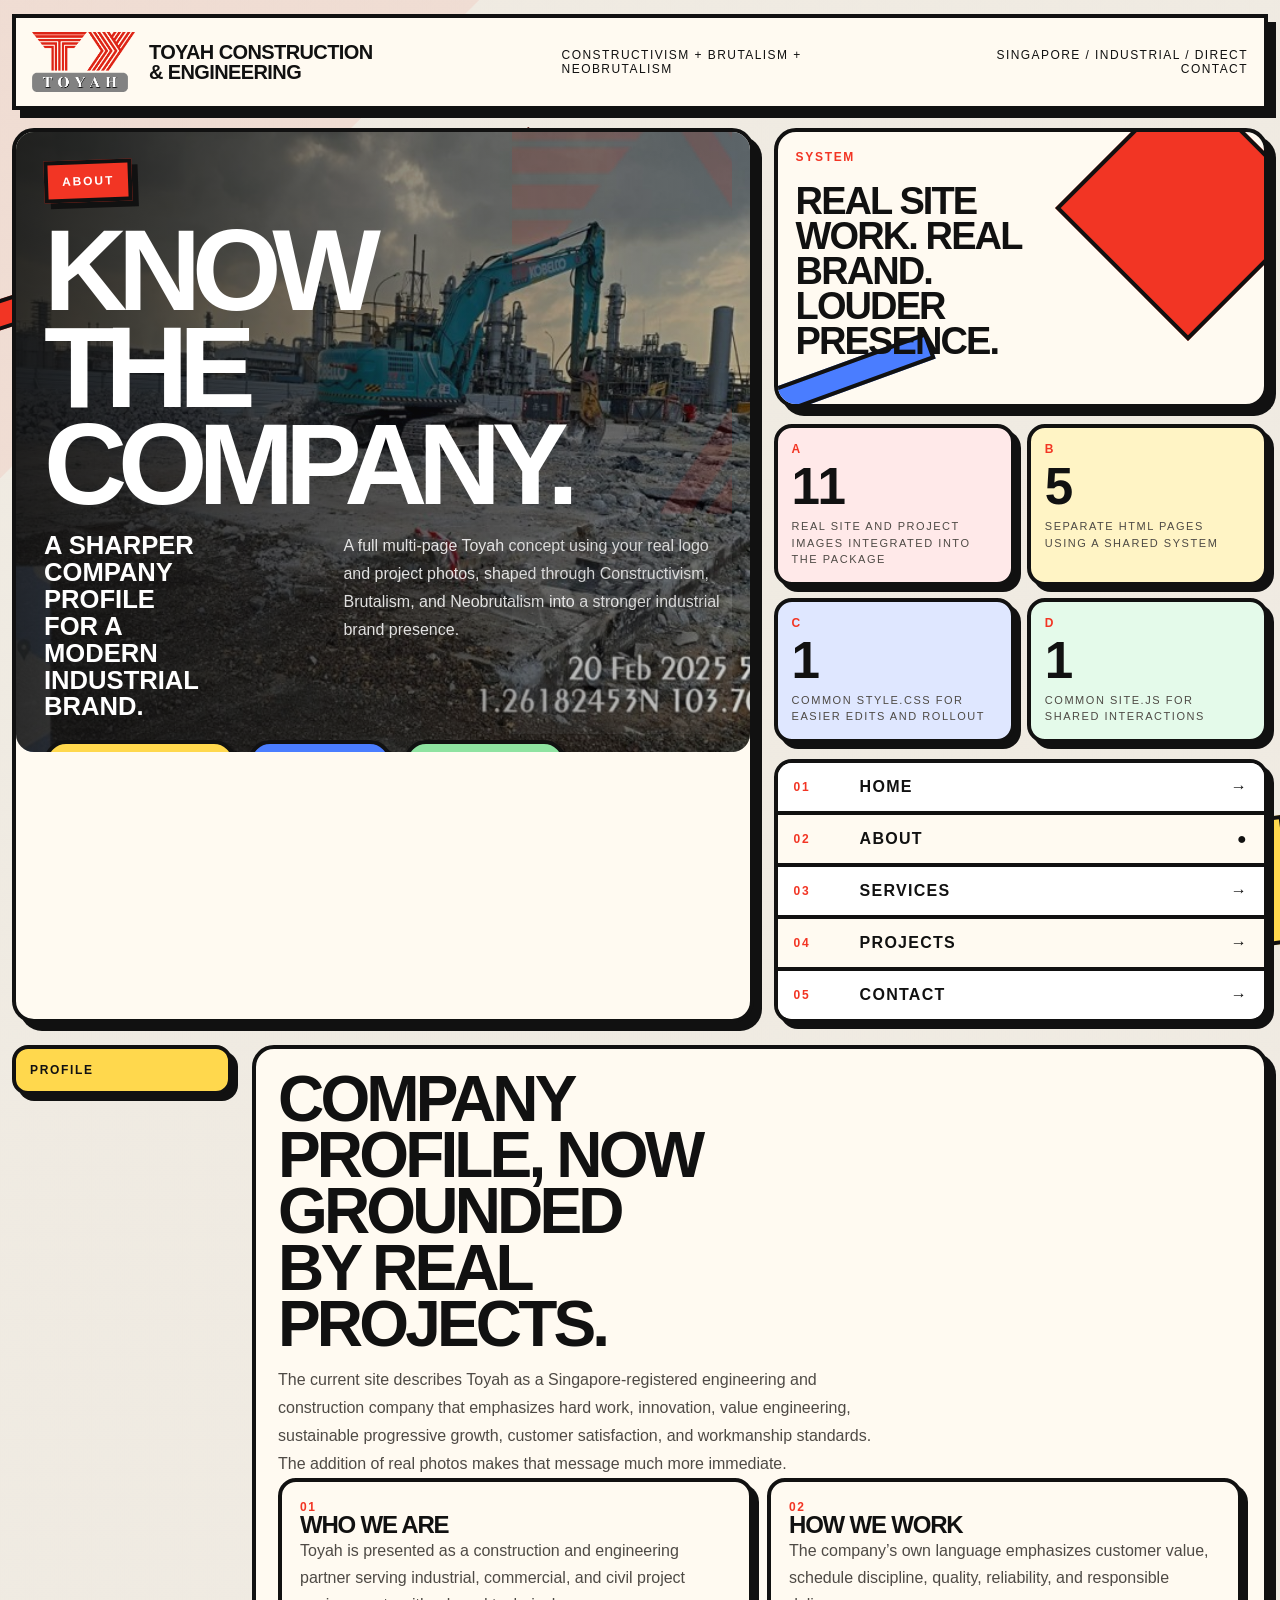
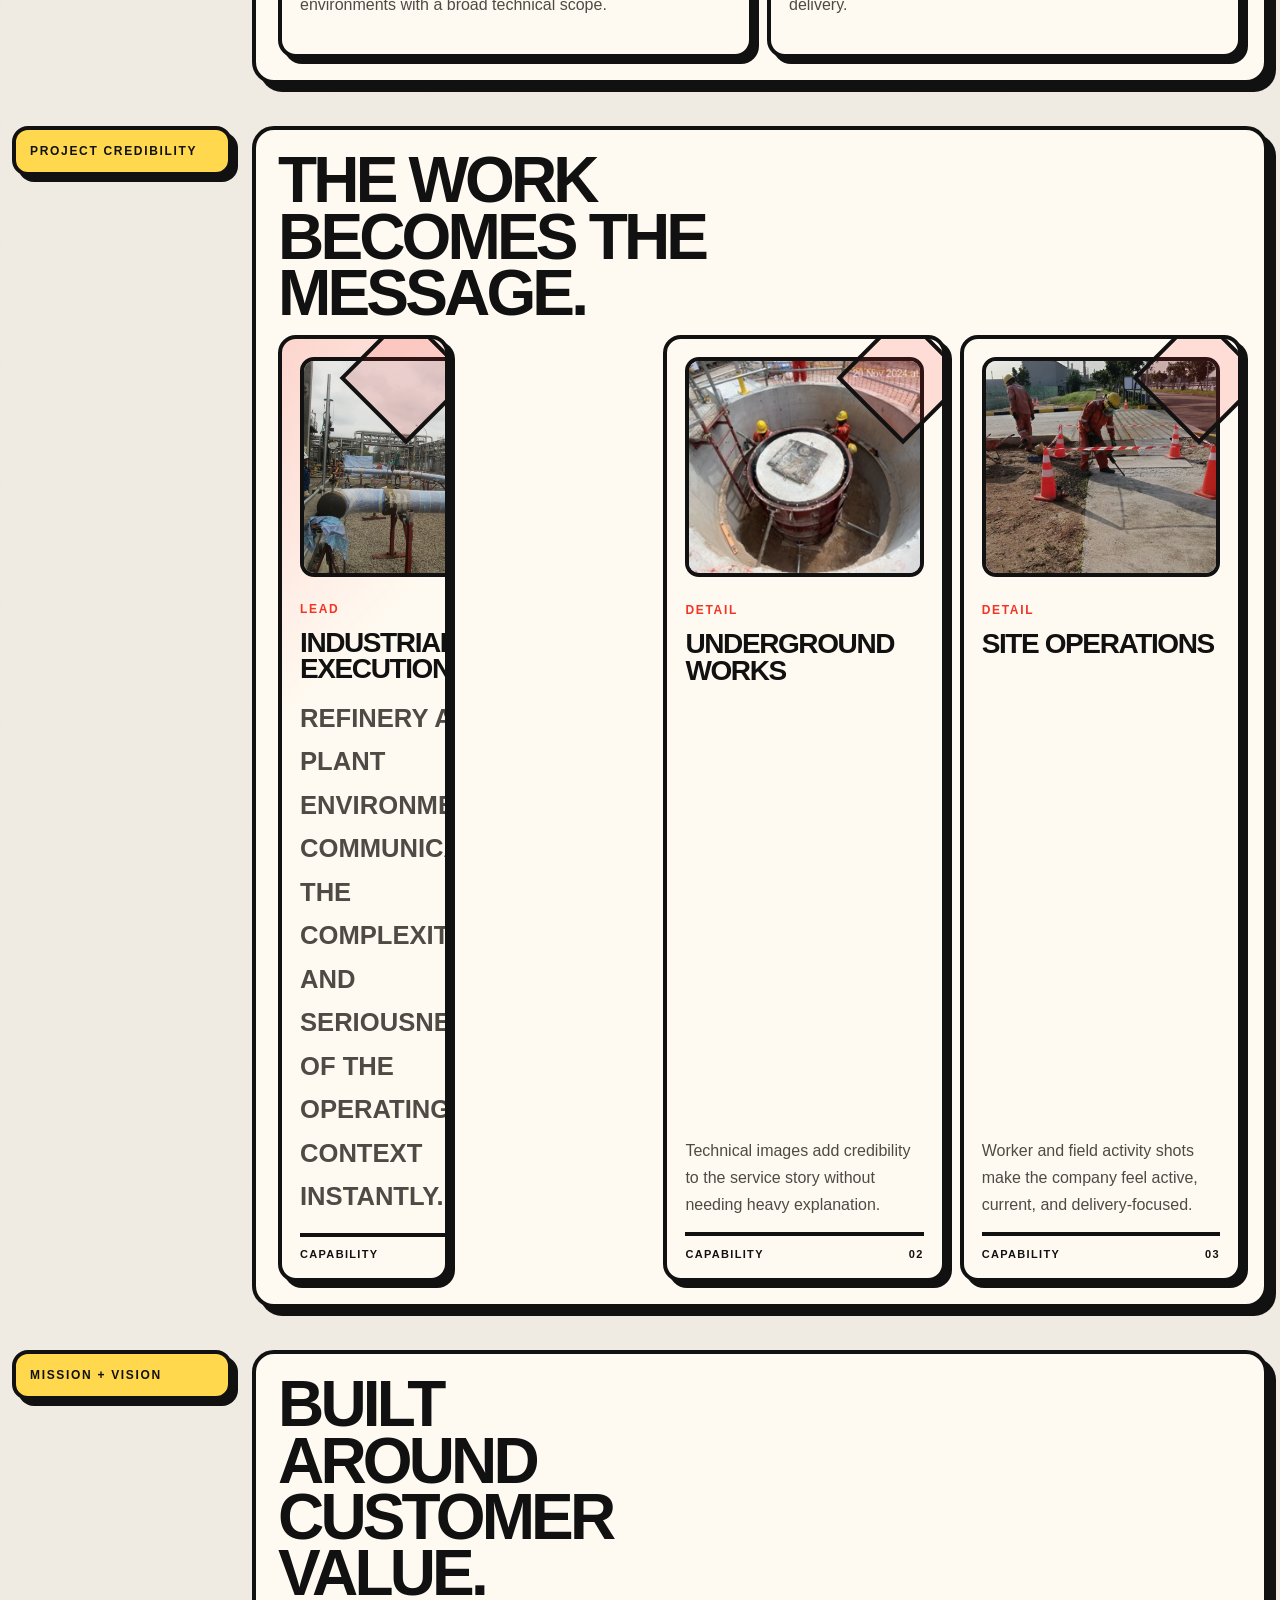
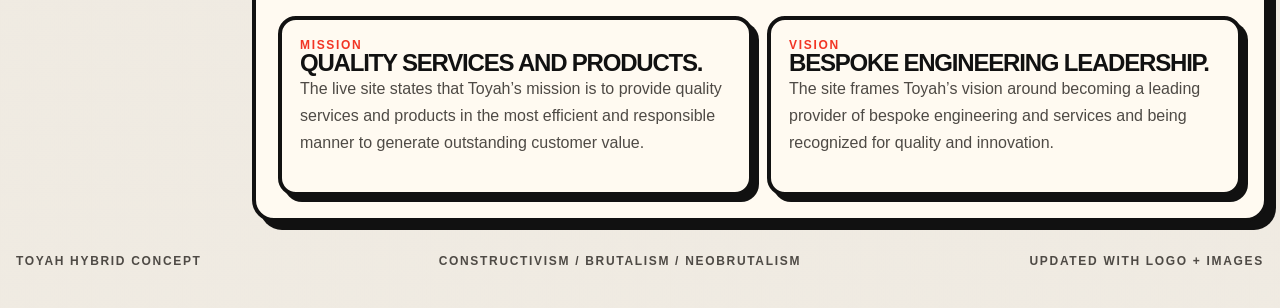
==== about.html @ 173dcc13 "Initial site upload Initial site upload" ====
<!DOCTYPE html><html lang="en"><head><meta charset="UTF-8" /><meta name="viewport" content="width=device-width, initial-scale=1.0" /><title>Toyah — About</title><link rel="stylesheet" href="assets/css/style.css" /></head><body><div class="page"><header class="topbar"><div class="brand"><img src="assets/img/logo.png" alt="Toyah logo" /><div>Toyah Construction<br>&amp; Engineering</div></div><div class="desktop-only">Constructivism + Brutalism + Neobrutalism</div><div class="desktop-only" style="text-align:right;">Singapore / Industrial / Direct contact</div><button class="mobile-menu-button" type="button" data-mobile-toggle>Menu</button></header><div class="mobile-links"><a href="index.html">Home</a>
<a href="about.html">About</a>
<a href="services.html">Services</a>
<a href="projects.html">Projects</a>
<a href="contact.html">Contact</a></div><main class="site-layout"><section class="hero"><div class="panel hero-main"><div class="hero-visual"><img src="assets/img/hero.jpg" alt="Toyah project site hero image" /><div class="hero-overlay"><div class="eyebrow">About</div><h1>Know the company.</h1><div class="hero-grid"><div class="lead">A sharper company profile for a modern industrial brand.</div><p class="copy">A full multi-page Toyah concept using your real logo and project photos, shaped through Constructivism, Brutalism, and Neobrutalism into a stronger industrial brand presence.</p></div><div class="hero-badges"><span class="badge yellow">Real project images</span><span class="badge blue">Hard shadows</span><span class="badge green">Logo integrated</span><span class="badge">Industrial identity</span></div><div class="hero-actions"><a class="btn primary" href="services.html">Explore Services</a><a class="btn" href="projects.html">View Projects</a><a class="btn red" href="contact.html">Contact Now</a></div><img class="hero-watermark" src="assets/img/logo.png" alt="" /></div></div></div><aside class="hero-side"><div class="panel poster-card"><div class="no">System</div><div class="poster-text">Real site work. Real brand. Louder presence.</div></div><div class="stats-grid"><div class="stat red"><div class="no">A</div><div class="stat-value">11</div><div class="stat-copy">Real site and project images integrated into the package</div></div><div class="stat yellow"><div class="no">B</div><div class="stat-value">5</div><div class="stat-copy">Separate HTML pages using a shared system</div></div><div class="stat blue"><div class="no">C</div><div class="stat-value">1</div><div class="stat-copy">Common style.css for easier edits and rollout</div></div><div class="stat green"><div class="no">D</div><div class="stat-value">1</div><div class="stat-copy">Common site.js for shared interactions</div></div></div><nav class="nav-list"><a href="index.html"><span class="no">01</span><span>Home</span><span>→</span></a>
<a href="about.html"><span class="no">02</span><span>About</span><span>●</span></a>
<a href="services.html"><span class="no">03</span><span>Services</span><span>→</span></a>
<a href="projects.html"><span class="no">04</span><span>Projects</span><span>→</span></a>
<a href="contact.html"><span class="no">05</span><span>Contact</span><span>→</span></a></nav></aside></section><section class="block"><div class="block-label">Profile</div><div class="panel block-main"><h2 class="section-title">Company profile, now grounded by real projects.</h2><p class="section-intro">The current site describes Toyah as a Singapore-registered engineering and construction company that emphasizes hard work, innovation, value engineering, sustainable progressive growth, customer satisfaction, and workmanship standards. The addition of real photos makes that message much more immediate.</p><div class="content-grid-2"><div class="mini-card"><div class="no">01</div><h3>Who we are</h3><p>Toyah is presented as a construction and engineering partner serving industrial, commercial, and civil project environments with a broad technical scope.</p></div><div class="mini-card"><div class="no">02</div><h3>How we work</h3><p>The company’s own language emphasizes customer value, schedule discipline, quality, reliability, and responsible delivery.</p></div></div></div></section>
<section class="block"><div class="block-label">Project credibility</div><div class="panel block-main"><h2 class="section-title">The work becomes the message.</h2><div class="projects-grid"><article class="project lead"><img class="project-image" src="assets/img/projects/project-industrial-2.jpg" alt="Industrial piping and facility works" /><div class="no">Lead</div><h3>Industrial execution</h3><p>Refinery and plant environments communicate the complexity and seriousness of the operating context instantly.</p><div class="card-footer"><span>Capability</span><span>01</span></div></article><article class="project"><img class="project-image" src="assets/img/gallery/gallery-4.jpg" alt="Circular chamber construction detail" /><div class="no">Detail</div><h3>Underground works</h3><p>Technical images add credibility to the service story without needing heavy explanation.</p><div class="card-footer"><span>Capability</span><span>02</span></div></article><article class="project"><img class="project-image" src="assets/img/gallery/gallery-6.jpg" alt="Site finishing work detail" /><div class="no">Detail</div><h3>Site operations</h3><p>Worker and field activity shots make the company feel active, current, and delivery-focused.</p><div class="card-footer"><span>Capability</span><span>03</span></div></article></div></div></section>
<section class="block"><div class="block-label">Mission + vision</div><div class="panel block-main"><h2 class="section-title">Built around customer value.</h2><div class="content-grid-2"><div class="timeline-card"><div class="no">Mission</div><h3>Quality services and products.</h3><p>The live site states that Toyah’s mission is to provide quality services and products in the most efficient and responsible manner to generate outstanding customer value.</p></div><div class="timeline-card"><div class="no">Vision</div><h3>Bespoke engineering leadership.</h3><p>The site frames Toyah’s vision around becoming a leading provider of bespoke engineering and services and being recognized for quality and innovation.</p></div></div></div></section></main><footer class="footer"><div>Toyah hybrid concept</div><div>Constructivism / Brutalism / Neobrutalism</div><div style="text-align:right;">Updated with logo + images</div></footer></div><script src="assets/js/site.js"></script></body></html>
---- assets/css/style.css ----
:root{
  --bg:#f4efe6;--paper:#fffaf1;--ink:#111111;--muted:#4e4a45;--red:#f23524;--yellow:#ffd84d;--blue:#4a7dff;--green:#8ee3a1;
  --line:#111111;--radius:22px;--shadow:8px 8px 0 #111111;--container:min(1480px, calc(100% - 24px));--gap:20px;
}
*{box-sizing:border-box}html{scroll-behavior:smooth}
body{margin:0;font-family:Arial,Helvetica,sans-serif;color:var(--ink);background:linear-gradient(135deg,rgba(242,53,36,.08) 0 10%,transparent 10% 100%),linear-gradient(0deg,rgba(17,17,17,.02),rgba(17,17,17,.02)),var(--bg);-webkit-font-smoothing:antialiased}
a{color:inherit;text-decoration:none}img{max-width:100%;display:block}.page{width:var(--container);margin:0 auto;padding:14px 0 40px}
.topbar{display:grid;grid-template-columns:1.3fr .9fr .8fr;gap:var(--gap);border:4px solid var(--line);background:var(--paper);box-shadow:var(--shadow);padding:14px 16px;text-transform:uppercase;letter-spacing:.12em;font-size:12px;margin-bottom:18px;align-items:center}
.brand{display:flex;align-items:center;gap:14px;font-size:20px;font-weight:900;line-height:1;letter-spacing:-.03em}.brand img{height:60px;width:auto}.site-layout{display:grid;gap:22px}
.hero{display:grid;grid-template-columns:1.2fr .8fr;gap:var(--gap);min-height:88vh;position:relative}.hero::before{content:"";position:absolute;left:-4%;top:10%;width:46%;height:22px;background:var(--red);transform:rotate(-18deg);z-index:0;border:4px solid var(--line)}.hero::after{content:"";position:absolute;right:-2%;bottom:6%;width:30%;height:120px;background:var(--yellow);transform:rotate(-8deg);z-index:0;border:4px solid var(--line)}
.panel,.card,.service,.project,.quote,.contact-card,.contact-meta,.nav-list,.stats-grid,.client,.gallery-item{position:relative;z-index:1}
.panel{background:var(--paper);border:4px solid var(--line);box-shadow:var(--shadow);border-radius:var(--radius)}
.hero-main{padding:0;display:grid;grid-template-rows:auto 1fr}.hero-visual{min-height:620px;position:relative;border-radius:18px;overflow:hidden}
.hero-visual img{width:100%;height:100%;object-fit:cover;display:block;filter:contrast(1.03) saturate(1.03)}
.hero-overlay{position:absolute;inset:0;background:linear-gradient(90deg,rgba(17,17,17,.85) 0%,rgba(17,17,17,.55) 42%,rgba(17,17,17,.18) 100%);color:#fff;padding:28px;display:grid;grid-template-rows:auto auto auto 1fr auto;gap:20px}
.hero-watermark{position:absolute;right:18px;bottom:18px;opacity:.12;max-width:220px}
.eyebrow{display:inline-block;width:fit-content;padding:10px 14px;background:var(--red);color:#fff;border:4px solid var(--line);box-shadow:6px 6px 0 #111111;text-transform:uppercase;letter-spacing:.16em;font-weight:900;font-size:12px;transform:rotate(-2deg)}
h1{margin:0;font-size:clamp(54px, 9vw, 132px);line-height:.84;letter-spacing:-.08em;text-transform:uppercase;font-weight:900;max-width:8ch}
.hero-grid{display:grid;grid-template-columns:.85fr 1.15fr;gap:var(--gap);align-items:start}.lead{font-size:clamp(20px,2vw,30px);line-height:1.05;text-transform:uppercase;font-weight:900;max-width:12ch}.copy,.section-intro,.body-copy{margin:0;font-size:16px;line-height:1.75;color:var(--muted);max-width:68ch}.hero .copy{color:rgba(255,255,255,.86)}
.hero-badges,.hero-actions,.button-row{display:flex;flex-wrap:wrap;gap:12px}
.badge{display:inline-flex;align-items:center;min-height:44px;padding:0 14px;border:4px solid var(--line);border-radius:999px;background:#fff;box-shadow:5px 5px 0 #111111;text-transform:uppercase;letter-spacing:.12em;font-size:11px;font-weight:900}.badge.yellow{background:var(--yellow)} .badge.blue{background:var(--blue);color:#fff} .badge.green{background:var(--green)}
.btn{display:inline-flex;align-items:center;justify-content:center;min-height:54px;padding:0 18px;border:4px solid var(--line);border-radius:16px;box-shadow:6px 6px 0 #111111;font-size:12px;font-weight:900;text-transform:uppercase;letter-spacing:.14em;transition:transform .15s ease, box-shadow .15s ease;background:#fff}
.btn:hover{transform:translate(3px,3px);box-shadow:3px 3px 0 #111111}.btn.primary{background:var(--ink);color:#fff}.btn.red{background:var(--red);color:#fff}.btn.yellow{background:var(--yellow)}.btn.blue{background:var(--blue);color:#fff}
.hero-side{display:grid;gap:16px}.poster-card{min-height:280px;padding:18px;overflow:hidden}.poster-card::before{content:"";position:absolute;right:-18px;top:-18px;width:180px;height:180px;background:var(--red);border:4px solid var(--line);transform:rotate(45deg)}.poster-card::after{content:"";position:absolute;left:-10px;bottom:16px;width:160px;height:20px;background:var(--blue);border:4px solid var(--line);transform:rotate(-20deg)}
.small-label,.no,.block-label{text-transform:uppercase;letter-spacing:.14em;font-size:12px;font-weight:900;position:relative;z-index:1}.small-label{color:var(--muted)} .no{color:var(--red)}
.poster-text{position:relative;z-index:1;margin-top:20px;max-width:12ch;font-size:38px;line-height:.92;text-transform:uppercase;letter-spacing:-.05em;font-weight:900}
.stats-grid{display:grid;grid-template-columns:repeat(2,1fr);gap:12px}.stat{padding:14px;min-height:122px;background:var(--paper);border:4px solid var(--line);border-radius:18px;box-shadow:6px 6px 0 #111111}.stat.red{background:#ffe9e9}.stat.yellow{background:#fff4c5}.stat.blue{background:#dfe7ff}.stat.green{background:#e4faea}.stat-value{font-size:clamp(28px,4vw,52px);line-height:.9;letter-spacing:-.05em;text-transform:uppercase;font-weight:900;margin:8px 0}.stat-copy{font-size:11px;line-height:1.5;text-transform:uppercase;letter-spacing:.14em;color:var(--muted)}
.nav-list{background:var(--paper);border:4px solid var(--line);border-radius:18px;box-shadow:6px 6px 0 #111111;overflow:hidden}.nav-list a{display:grid;grid-template-columns:54px 1fr auto;gap:12px;align-items:center;padding:15px 16px;border-bottom:4px solid var(--line);text-transform:uppercase;font-weight:900;letter-spacing:.08em;background:#fff}.nav-list a:nth-child(2n){background:#fffaf1}.nav-list a:last-child{border-bottom:0}.nav-list a:hover{background:#ffe9e9}
section.block{display:grid;grid-template-columns:220px 1fr;gap:var(--gap);margin-bottom:20px}.block-label{padding:14px;height:fit-content;background:var(--yellow);border:4px solid var(--line);box-shadow:6px 6px 0 #111111;border-radius:16px;position:sticky;top:14px}.block-main{padding:22px;overflow:hidden}
.section-title{margin:0 0 14px;font-size:clamp(34px,5vw,76px);line-height:.88;letter-spacing:-.06em;text-transform:uppercase;font-weight:900;max-width:12ch}
.content-grid-2,.contact-grid,.services-grid,.projects-grid,.quotes-grid,.client-grid,.team-grid,.gallery-grid{display:grid;gap:14px}.content-grid-2{grid-template-columns:1fr 1fr}.services-grid{grid-template-columns:repeat(3,1fr)}.projects-grid{grid-template-columns:1.25fr .95fr .95fr}.quotes-grid{grid-template-columns:repeat(2,1fr)}.client-grid{grid-template-columns:repeat(4,1fr)}.contact-grid{grid-template-columns:1.1fr .9fr}.team-grid{grid-template-columns:repeat(3,1fr)}.gallery-grid{grid-template-columns:repeat(3,1fr)}
.service,.project,.quote,.client,.contact-card,.contact-meta,.mini-card,.timeline-card,.team-card,.gallery-item{background:var(--paper);border:4px solid var(--line);box-shadow:6px 6px 0 #111111;border-radius:18px;padding:18px;overflow:hidden;position:relative}
.service,.project,.quote,.team-card{min-height:250px;display:grid;grid-template-rows:auto auto 1fr auto;gap:14px}.mini-card,.timeline-card{min-height:180px}.service:nth-child(2){background:#fff4c5}.service:nth-child(3){background:#dfe7ff}.service:nth-child(4){background:#e4faea}.service:nth-child(5){background:#ffe9e9}
.service::before,.project::before,.quote::before,.team-card::before{content:"";position:absolute;right:-8px;top:-8px;width:86px;height:86px;border:4px solid var(--line);background:rgba(239,43,45,.14);transform:rotate(45deg)}.project.lead{background:linear-gradient(135deg,rgba(239,43,45,.18),transparent 35%),var(--paper)}
.service h3,.project h3,.quote h3,.contact-card h3,.mini-card h3,.timeline-card h3,.team-card h3{margin:0;font-size:28px;line-height:.95;text-transform:uppercase;letter-spacing:-.05em;font-weight:900;position:relative;z-index:1}.team-card h3,.mini-card h3,.timeline-card h3{font-size:24px}
.service p,.project p,.quote p,.contact-card p,.contact-meta p,.mini-card p,.timeline-card p,.team-card p{margin:0;color:var(--muted);line-height:1.7;position:relative;z-index:1}
.card-footer{border-top:4px solid var(--line);padding-top:12px;display:flex;justify-content:space-between;align-items:center;text-transform:uppercase;letter-spacing:.12em;font-size:11px;font-weight:900;position:relative;z-index:1}
.quote-mark{font-size:82px;line-height:.8;color:var(--red);margin:0;font-weight:900;position:relative;z-index:1}
.client{min-height:120px;display:flex;align-items:center;justify-content:center;text-align:center;background:#fff}.client span{position:relative;z-index:1;font-size:13px;text-transform:uppercase;letter-spacing:.16em;font-weight:900}.client img{max-height:50px;width:auto}
.project-image,.gallery-item img{width:100%;height:220px;object-fit:cover;border:4px solid var(--line);border-radius:14px;margin-bottom:12px;background:#ddd}
.gallery-item{padding:10px}.gallery-item.tall img{height:360px}.gallery-item.wide{grid-column:span 2}.gallery-item.wide img{height:260px}
.contact-card,.contact-meta{min-height:300px}.meta-row{border-top:4px solid var(--line);padding-top:12px}.list{margin:0;padding-left:18px;color:var(--muted);line-height:1.8}
.footer{display:grid;grid-template-columns:1fr 1fr 1fr;gap:var(--gap);padding:12px 4px 0;text-transform:uppercase;letter-spacing:.14em;font-size:12px;font-weight:900;color:var(--muted)}
.mobile-menu-button{display:none}.mobile-links{display:none}
@media (max-width:1160px){.hero,.hero-grid,section.block,.services-grid,.projects-grid,.quotes-grid,.client-grid,.contact-grid,.content-grid-2,.team-grid,.gallery-grid,.topbar,.footer{grid-template-columns:1fr}.block-label{position:static}.gallery-item.wide{grid-column:auto}}
@media (max-width:760px){.page{width:min(1480px, calc(100% - 16px))}h1{font-size:clamp(52px, 17vw, 100px)}.section-title{max-width:none}.stats-grid{grid-template-columns:1fr}.nav-list a{grid-template-columns:46px 1fr auto}.topbar .desktop-only{display:none}.mobile-menu-button{display:inline-flex;align-items:center;justify-content:center;min-height:50px;padding:0 16px;border:4px solid var(--line);background:var(--yellow);box-shadow:6px 6px 0 #111111;border-radius:14px;text-transform:uppercase;font-weight:900;letter-spacing:.12em;font-size:12px;cursor:pointer}.mobile-links{display:none;margin-top:12px;gap:10px}.mobile-links.open{display:grid}.mobile-links a{padding:12px 14px;background:#fff;border:4px solid var(--line);box-shadow:6px 6px 0 #111111;border-radius:14px;text-transform:uppercase;font-size:12px;font-weight:900}.hero-visual{min-height:540px}}
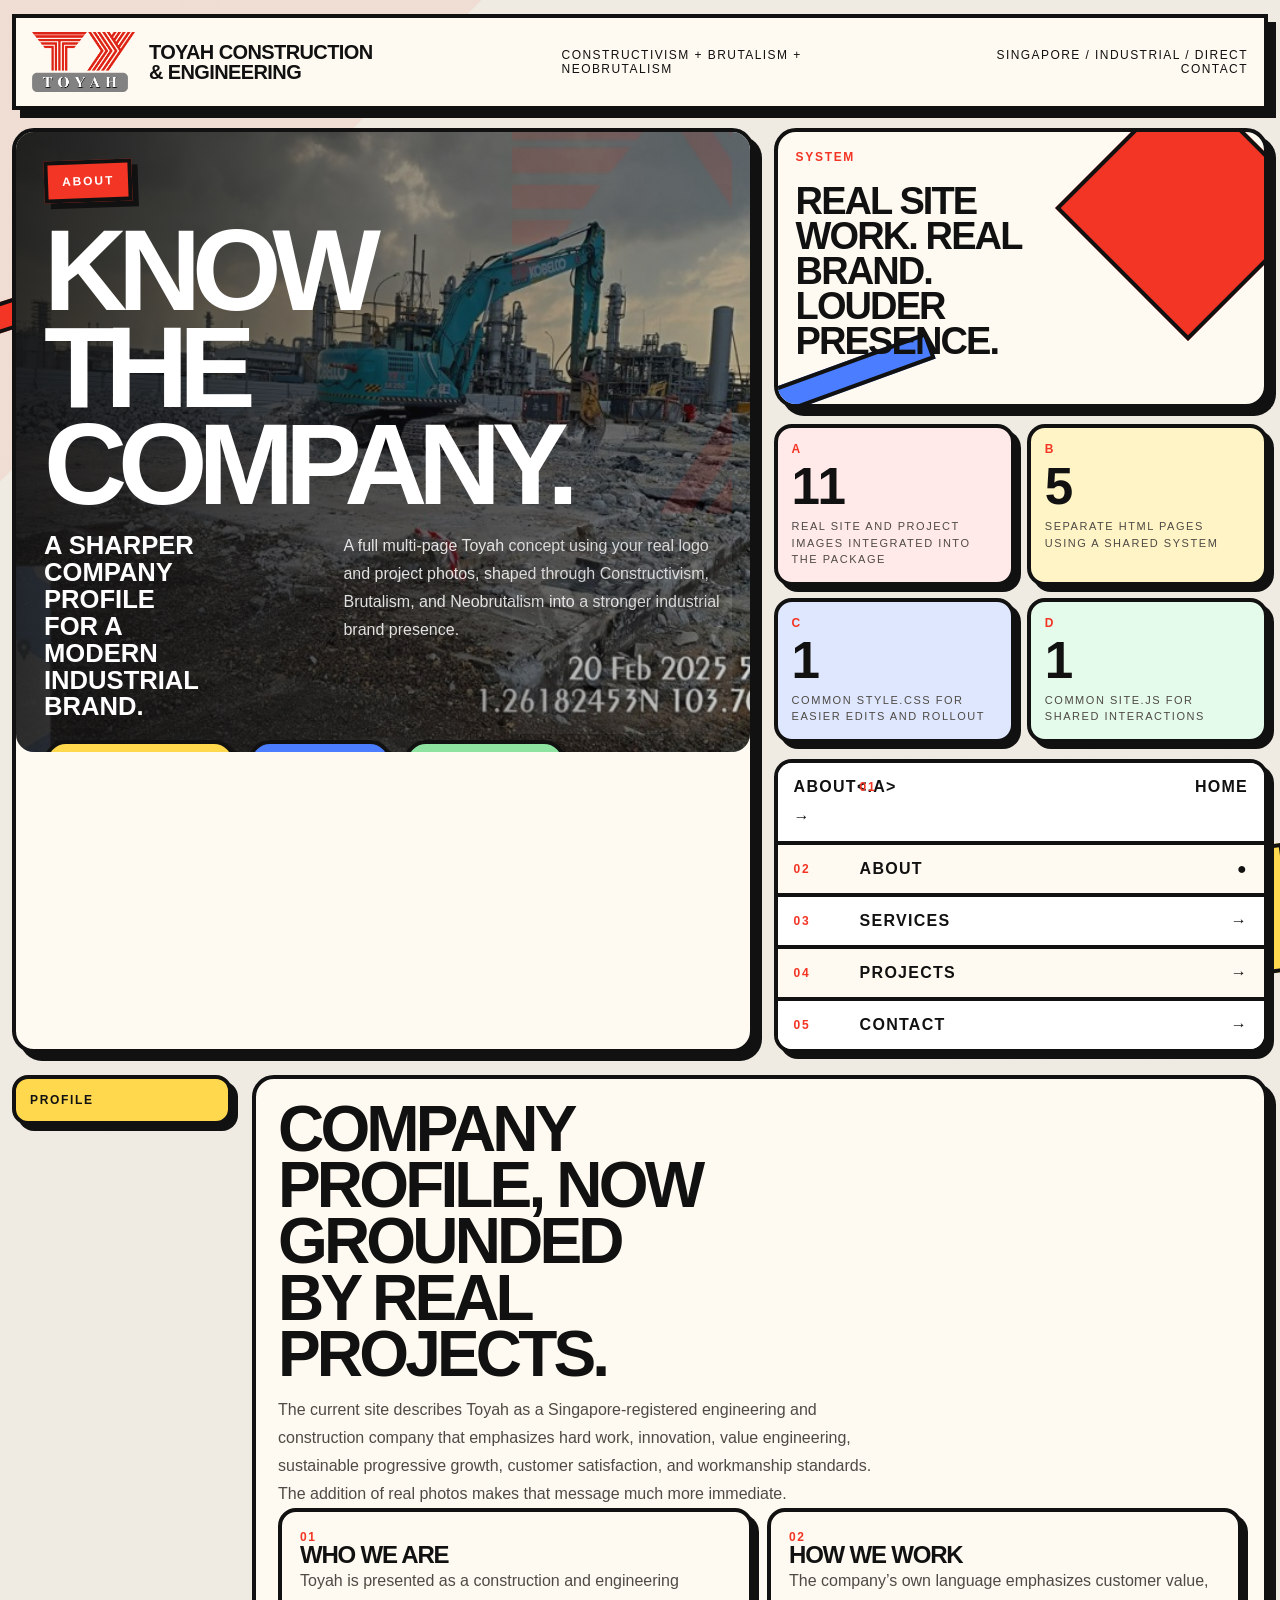
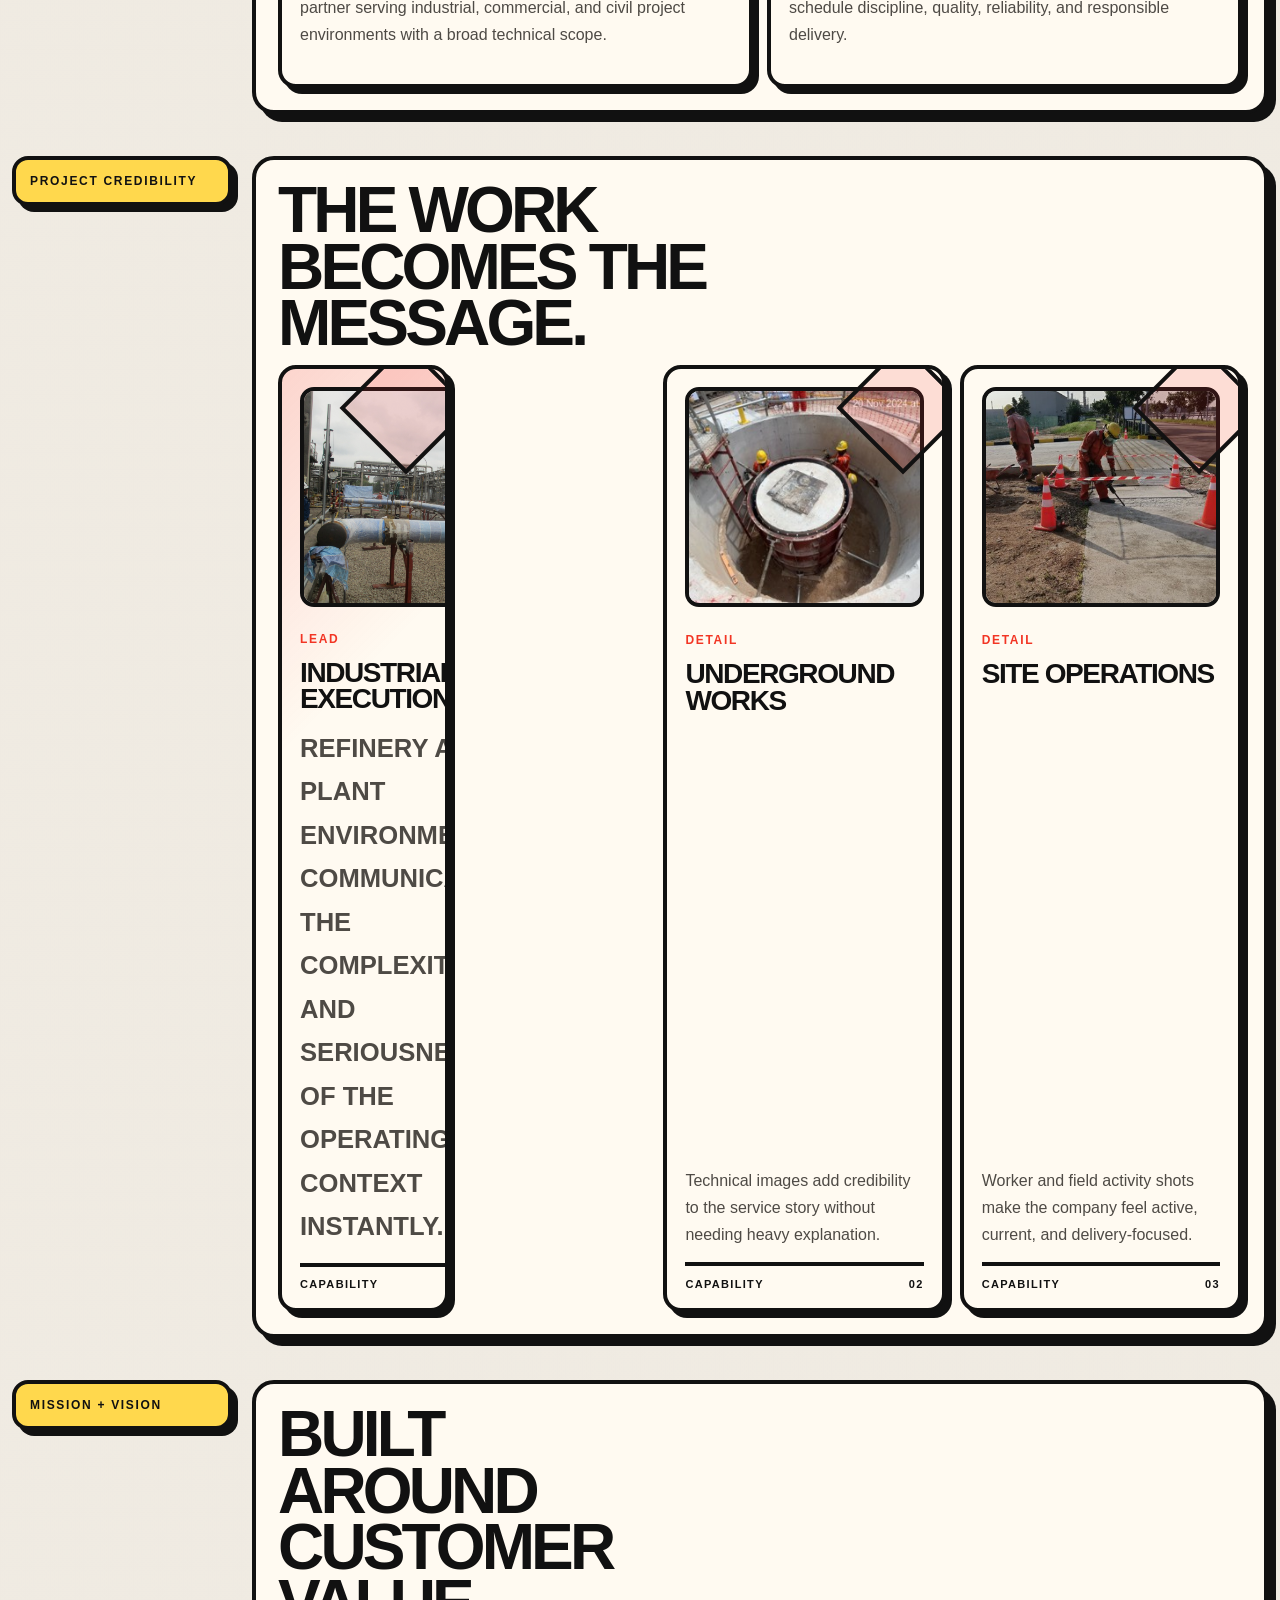
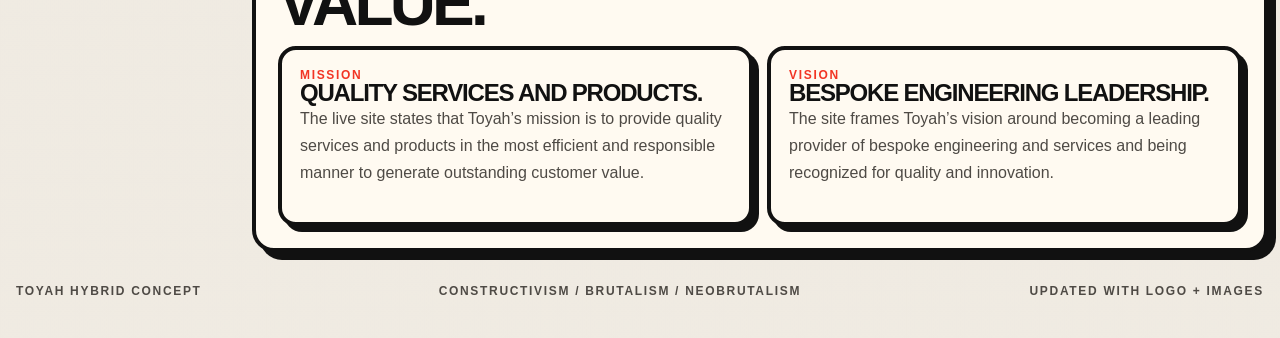
==== commit 91f4cd48: "Update about.html updated the below code <a href="about.html">About</a>" ====
--- a/about.html
+++ b/about.html
@@ -2,10 +2,10 @@
 <a href="about.html">About</a>
 <a href="services.html">Services</a>
 <a href="projects.html">Projects</a>
-<a href="contact.html">Contact</a></div><main class="site-layout"><section class="hero"><div class="panel hero-main"><div class="hero-visual"><img src="assets/img/hero.jpg" alt="Toyah project site hero image" /><div class="hero-overlay"><div class="eyebrow">About</div><h1>Know the company.</h1><div class="hero-grid"><div class="lead">A sharper company profile for a modern industrial brand.</div><p class="copy">A full multi-page Toyah concept using your real logo and project photos, shaped through Constructivism, Brutalism, and Neobrutalism into a stronger industrial brand presence.</p></div><div class="hero-badges"><span class="badge yellow">Real project images</span><span class="badge blue">Hard shadows</span><span class="badge green">Logo integrated</span><span class="badge">Industrial identity</span></div><div class="hero-actions"><a class="btn primary" href="services.html">Explore Services</a><a class="btn" href="projects.html">View Projects</a><a class="btn red" href="contact.html">Contact Now</a></div><img class="hero-watermark" src="assets/img/logo.png" alt="" /></div></div></div><aside class="hero-side"><div class="panel poster-card"><div class="no">System</div><div class="poster-text">Real site work. Real brand. Louder presence.</div></div><div class="stats-grid"><div class="stat red"><div class="no">A</div><div class="stat-value">11</div><div class="stat-copy">Real site and project images integrated into the package</div></div><div class="stat yellow"><div class="no">B</div><div class="stat-value">5</div><div class="stat-copy">Separate HTML pages using a shared system</div></div><div class="stat blue"><div class="no">C</div><div class="stat-value">1</div><div class="stat-copy">Common style.css for easier edits and rollout</div></div><div class="stat green"><div class="no">D</div><div class="stat-value">1</div><div class="stat-copy">Common site.js for shared interactions</div></div></div><nav class="nav-list"><a href="index.html"><span class="no">01</span><span>Home</span><span>→</span></a>
+<a href="contact.html">Contact</a></div><main class="site-layout"><section class="hero"><div class="panel hero-main"><div class="hero-visual"><img src="assets/img/hero.jpg" alt="Toyah project site hero image" /><div class="hero-overlay"><div class="eyebrow">About</div><h1>Know the company.</h1><div class="hero-grid"><div class="lead">A sharper company profile for a modern industrial brand.</div><p class="copy">A full multi-page Toyah concept using your real logo and project photos, shaped through Constructivism, Brutalism, and Neobrutalism into a stronger industrial brand presence.</p></div><div class="hero-badges"><span class="badge yellow">Real project images</span><span class="badge blue">Hard shadows</span><span class="badge green">Logo integrated</span><span class="badge">Industrial identity</span></div><div class="hero-actions"><a class="btn primary" href="services.html">Explore Services</a><a class="btn" href="projects.html">View Projects</a><a class="btn red" href="contact.html">Contact Now</a></div><img class="hero-watermark" src="assets/img/logo.png" alt="" /></div></div></div><aside class="hero-side"><div class="panel poster-card"><div class="no">System</div><div class="poster-text">Real site work. Real brand. Louder presence.</div></div><div class="stats-grid"><div class="stat red"><div class="no">A</div><div class="stat-value">11</div><div class="stat-copy">Real site and project images integrated into the package</div></div><div class="stat yellow"><div class="no">B</div><div class="stat-value">5</div><div class="stat-copy">Separate HTML pages using a shared system</div></div><div class="stat blue"><div class="no">C</div><div class="stat-value">1</div><div class="stat-copy">Common style.css for easier edits and rollout</div></div><div class="stat green"><div class="no">D</div><div class="stat-value">1</div><div class="stat-copy">Common site.js for shared interactions</div></div></div><nav class="nav-list"><a href="about.html">About<.a><span class="no">01</span><span>Home</span><span>→</span></a>
 <a href="about.html"><span class="no">02</span><span>About</span><span>●</span></a>
 <a href="services.html"><span class="no">03</span><span>Services</span><span>→</span></a>
 <a href="projects.html"><span class="no">04</span><span>Projects</span><span>→</span></a>
 <a href="contact.html"><span class="no">05</span><span>Contact</span><span>→</span></a></nav></aside></section><section class="block"><div class="block-label">Profile</div><div class="panel block-main"><h2 class="section-title">Company profile, now grounded by real projects.</h2><p class="section-intro">The current site describes Toyah as a Singapore-registered engineering and construction company that emphasizes hard work, innovation, value engineering, sustainable progressive growth, customer satisfaction, and workmanship standards. The addition of real photos makes that message much more immediate.</p><div class="content-grid-2"><div class="mini-card"><div class="no">01</div><h3>Who we are</h3><p>Toyah is presented as a construction and engineering partner serving industrial, commercial, and civil project environments with a broad technical scope.</p></div><div class="mini-card"><div class="no">02</div><h3>How we work</h3><p>The company’s own language emphasizes customer value, schedule discipline, quality, reliability, and responsible delivery.</p></div></div></div></section>
 <section class="block"><div class="block-label">Project credibility</div><div class="panel block-main"><h2 class="section-title">The work becomes the message.</h2><div class="projects-grid"><article class="project lead"><img class="project-image" src="assets/img/projects/project-industrial-2.jpg" alt="Industrial piping and facility works" /><div class="no">Lead</div><h3>Industrial execution</h3><p>Refinery and plant environments communicate the complexity and seriousness of the operating context instantly.</p><div class="card-footer"><span>Capability</span><span>01</span></div></article><article class="project"><img class="project-image" src="assets/img/gallery/gallery-4.jpg" alt="Circular chamber construction detail" /><div class="no">Detail</div><h3>Underground works</h3><p>Technical images add credibility to the service story without needing heavy explanation.</p><div class="card-footer"><span>Capability</span><span>02</span></div></article><article class="project"><img class="project-image" src="assets/img/gallery/gallery-6.jpg" alt="Site finishing work detail" /><div class="no">Detail</div><h3>Site operations</h3><p>Worker and field activity shots make the company feel active, current, and delivery-focused.</p><div class="card-footer"><span>Capability</span><span>03</span></div></article></div></div></section>
-<section class="block"><div class="block-label">Mission + vision</div><div class="panel block-main"><h2 class="section-title">Built around customer value.</h2><div class="content-grid-2"><div class="timeline-card"><div class="no">Mission</div><h3>Quality services and products.</h3><p>The live site states that Toyah’s mission is to provide quality services and products in the most efficient and responsible manner to generate outstanding customer value.</p></div><div class="timeline-card"><div class="no">Vision</div><h3>Bespoke engineering leadership.</h3><p>The site frames Toyah’s vision around becoming a leading provider of bespoke engineering and services and being recognized for quality and innovation.</p></div></div></div></section></main><footer class="footer"><div>Toyah hybrid concept</div><div>Constructivism / Brutalism / Neobrutalism</div><div style="text-align:right;">Updated with logo + images</div></footer></div><script src="assets/js/site.js"></script></body></html>+<section class="block"><div class="block-label">Mission + vision</div><div class="panel block-main"><h2 class="section-title">Built around customer value.</h2><div class="content-grid-2"><div class="timeline-card"><div class="no">Mission</div><h3>Quality services and products.</h3><p>The live site states that Toyah’s mission is to provide quality services and products in the most efficient and responsible manner to generate outstanding customer value.</p></div><div class="timeline-card"><div class="no">Vision</div><h3>Bespoke engineering leadership.</h3><p>The site frames Toyah’s vision around becoming a leading provider of bespoke engineering and services and being recognized for quality and innovation.</p></div></div></div></section></main><footer class="footer"><div>Toyah hybrid concept</div><div>Constructivism / Brutalism / Neobrutalism</div><div style="text-align:right;">Updated with logo + images</div></footer></div><script src="assets/js/site.js"></script></body></html>
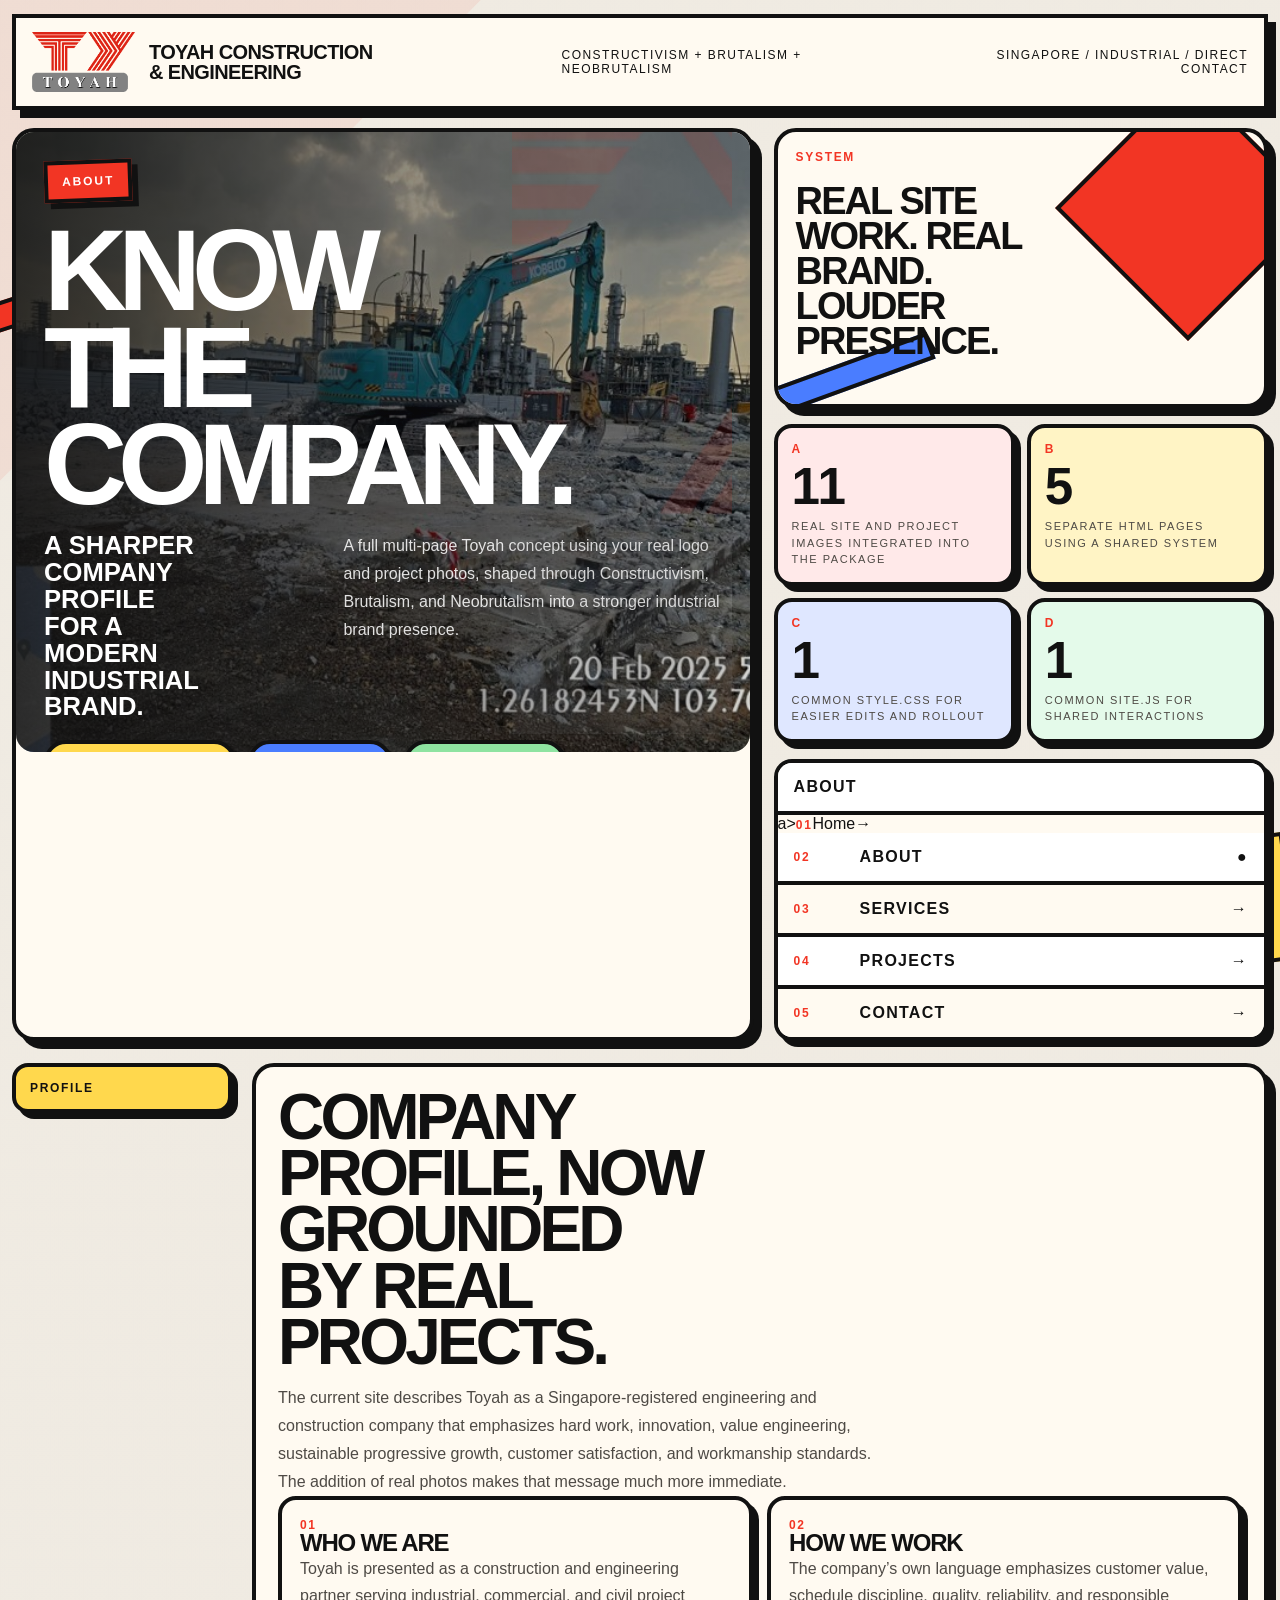
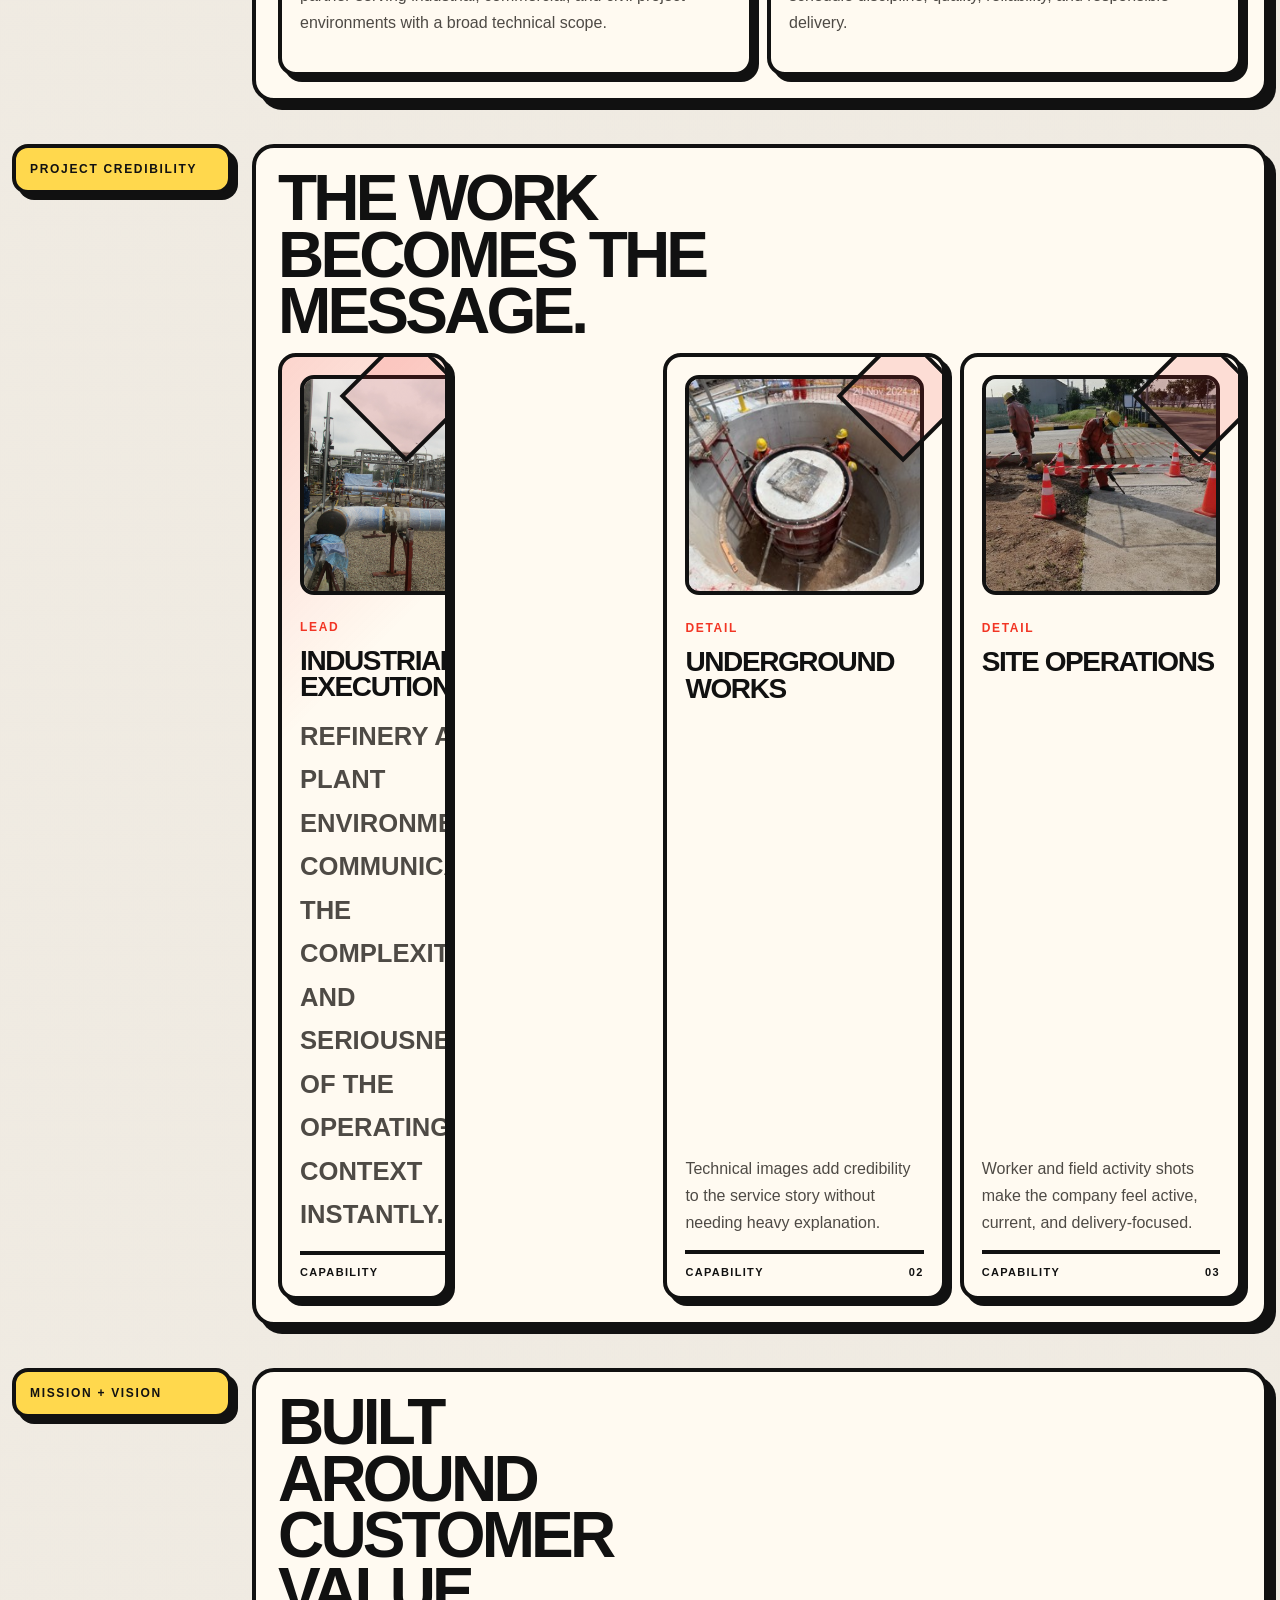
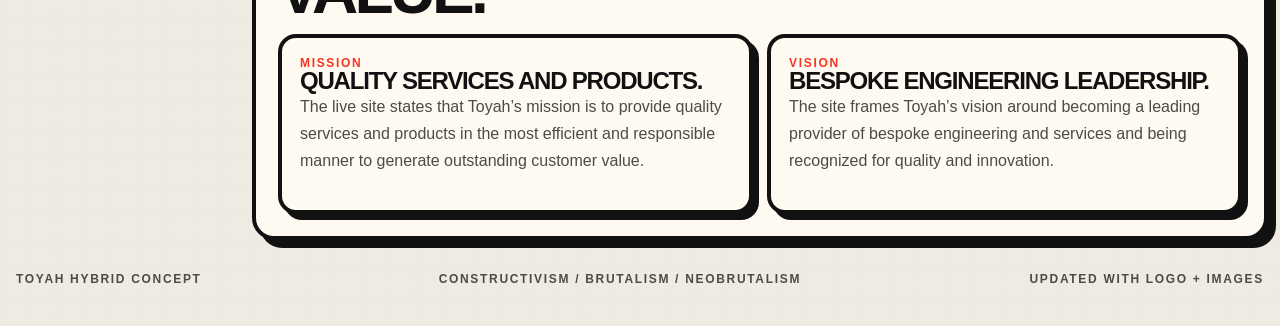
==== commit dee0a3ef: "Update about.html" ====
--- a/about.html
+++ b/about.html
@@ -2,7 +2,7 @@
 <a href="about.html">About</a>
 <a href="services.html">Services</a>
 <a href="projects.html">Projects</a>
-<a href="contact.html">Contact</a></div><main class="site-layout"><section class="hero"><div class="panel hero-main"><div class="hero-visual"><img src="assets/img/hero.jpg" alt="Toyah project site hero image" /><div class="hero-overlay"><div class="eyebrow">About</div><h1>Know the company.</h1><div class="hero-grid"><div class="lead">A sharper company profile for a modern industrial brand.</div><p class="copy">A full multi-page Toyah concept using your real logo and project photos, shaped through Constructivism, Brutalism, and Neobrutalism into a stronger industrial brand presence.</p></div><div class="hero-badges"><span class="badge yellow">Real project images</span><span class="badge blue">Hard shadows</span><span class="badge green">Logo integrated</span><span class="badge">Industrial identity</span></div><div class="hero-actions"><a class="btn primary" href="services.html">Explore Services</a><a class="btn" href="projects.html">View Projects</a><a class="btn red" href="contact.html">Contact Now</a></div><img class="hero-watermark" src="assets/img/logo.png" alt="" /></div></div></div><aside class="hero-side"><div class="panel poster-card"><div class="no">System</div><div class="poster-text">Real site work. Real brand. Louder presence.</div></div><div class="stats-grid"><div class="stat red"><div class="no">A</div><div class="stat-value">11</div><div class="stat-copy">Real site and project images integrated into the package</div></div><div class="stat yellow"><div class="no">B</div><div class="stat-value">5</div><div class="stat-copy">Separate HTML pages using a shared system</div></div><div class="stat blue"><div class="no">C</div><div class="stat-value">1</div><div class="stat-copy">Common style.css for easier edits and rollout</div></div><div class="stat green"><div class="no">D</div><div class="stat-value">1</div><div class="stat-copy">Common site.js for shared interactions</div></div></div><nav class="nav-list"><a href="about.html">About<.a><span class="no">01</span><span>Home</span><span>→</span></a>
+<a href="contact.html">Contact</a></div><main class="site-layout"><section class="hero"><div class="panel hero-main"><div class="hero-visual"><img src="assets/img/hero.jpg" alt="Toyah project site hero image" /><div class="hero-overlay"><div class="eyebrow">About</div><h1>Know the company.</h1><div class="hero-grid"><div class="lead">A sharper company profile for a modern industrial brand.</div><p class="copy">A full multi-page Toyah concept using your real logo and project photos, shaped through Constructivism, Brutalism, and Neobrutalism into a stronger industrial brand presence.</p></div><div class="hero-badges"><span class="badge yellow">Real project images</span><span class="badge blue">Hard shadows</span><span class="badge green">Logo integrated</span><span class="badge">Industrial identity</span></div><div class="hero-actions"><a class="btn primary" href="services.html">Explore Services</a><a class="btn" href="projects.html">View Projects</a><a class="btn red" href="contact.html">Contact Now</a></div><img class="hero-watermark" src="assets/img/logo.png" alt="" /></div></div></div><aside class="hero-side"><div class="panel poster-card"><div class="no">System</div><div class="poster-text">Real site work. Real brand. Louder presence.</div></div><div class="stats-grid"><div class="stat red"><div class="no">A</div><div class="stat-value">11</div><div class="stat-copy">Real site and project images integrated into the package</div></div><div class="stat yellow"><div class="no">B</div><div class="stat-value">5</div><div class="stat-copy">Separate HTML pages using a shared system</div></div><div class="stat blue"><div class="no">C</div><div class="stat-value">1</div><div class="stat-copy">Common style.css for easier edits and rollout</div></div><div class="stat green"><div class="no">D</div><div class="stat-value">1</div><div class="stat-copy">Common site.js for shared interactions</div></div></div><nav class="nav-list"><a href="about.html">About</a>a><span class="no">01</span><span>Home</span><span>→</span></a>
 <a href="about.html"><span class="no">02</span><span>About</span><span>●</span></a>
 <a href="services.html"><span class="no">03</span><span>Services</span><span>→</span></a>
 <a href="projects.html"><span class="no">04</span><span>Projects</span><span>→</span></a>
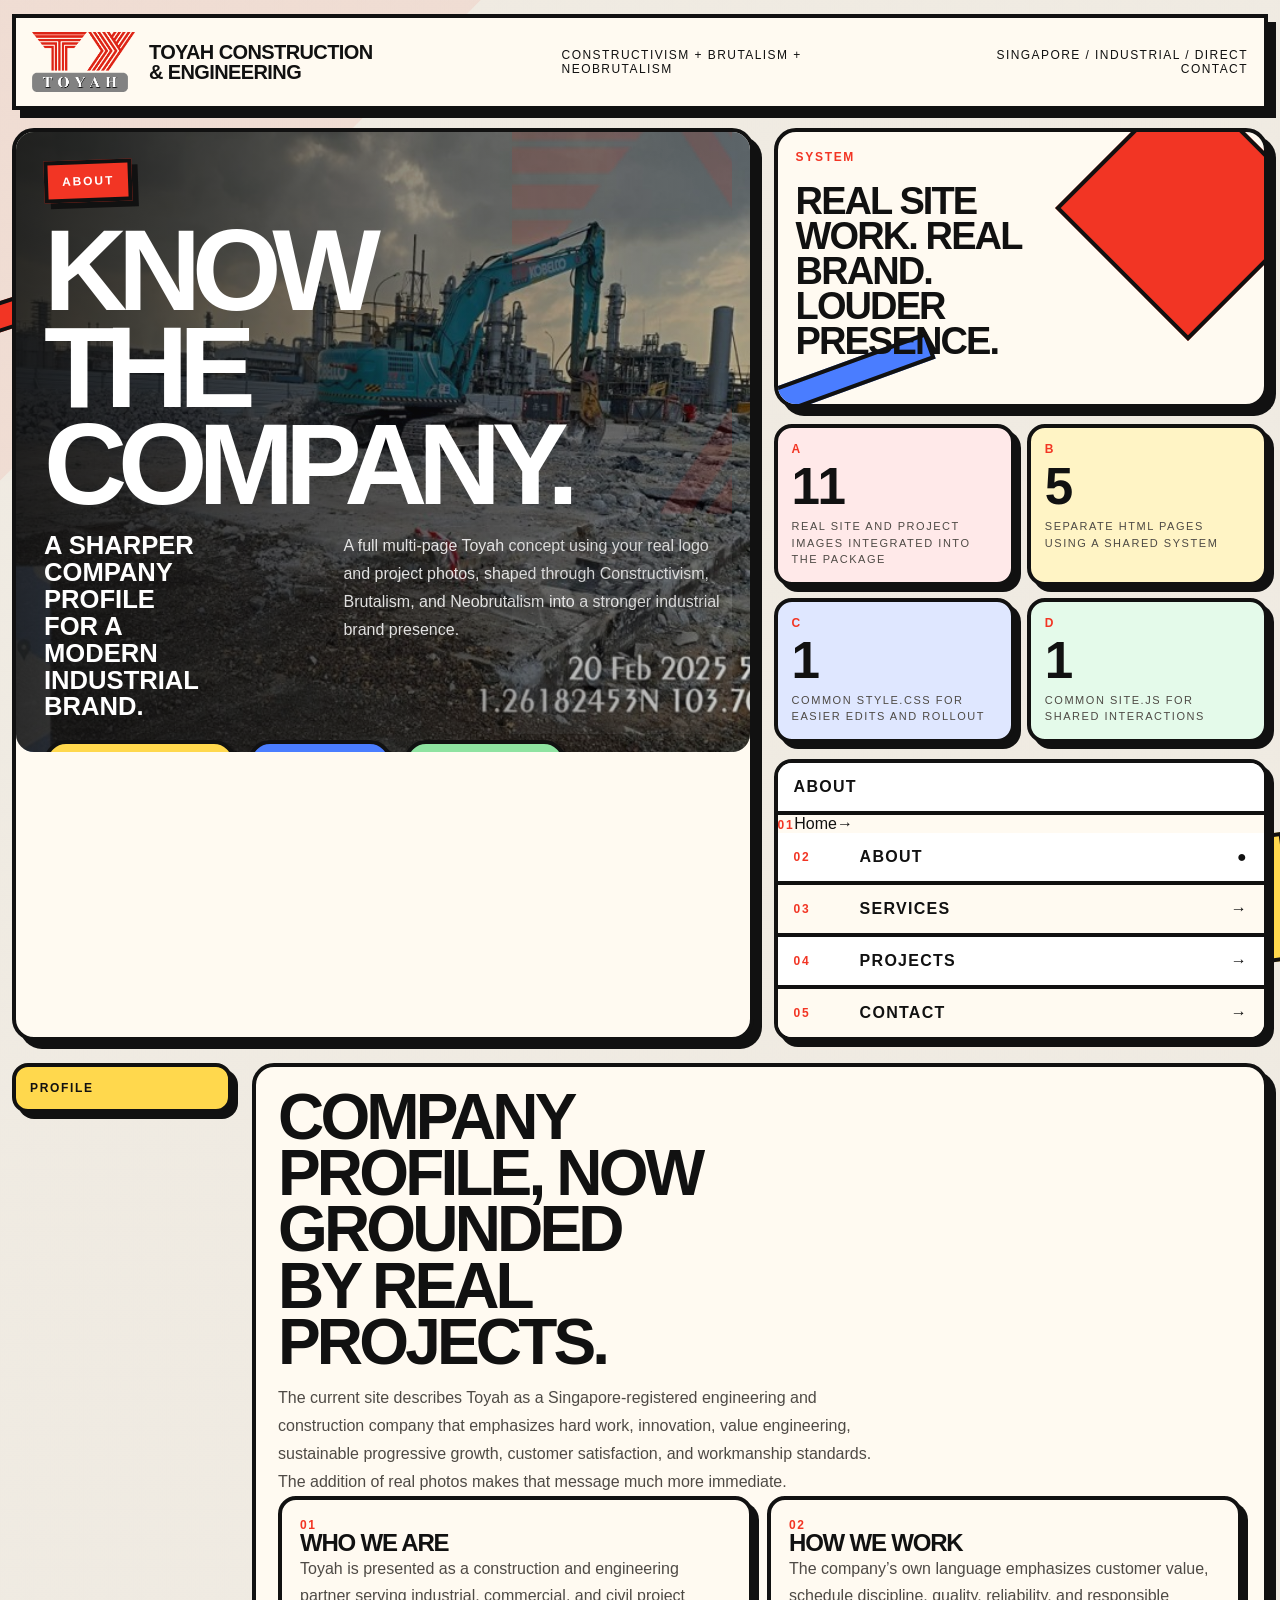
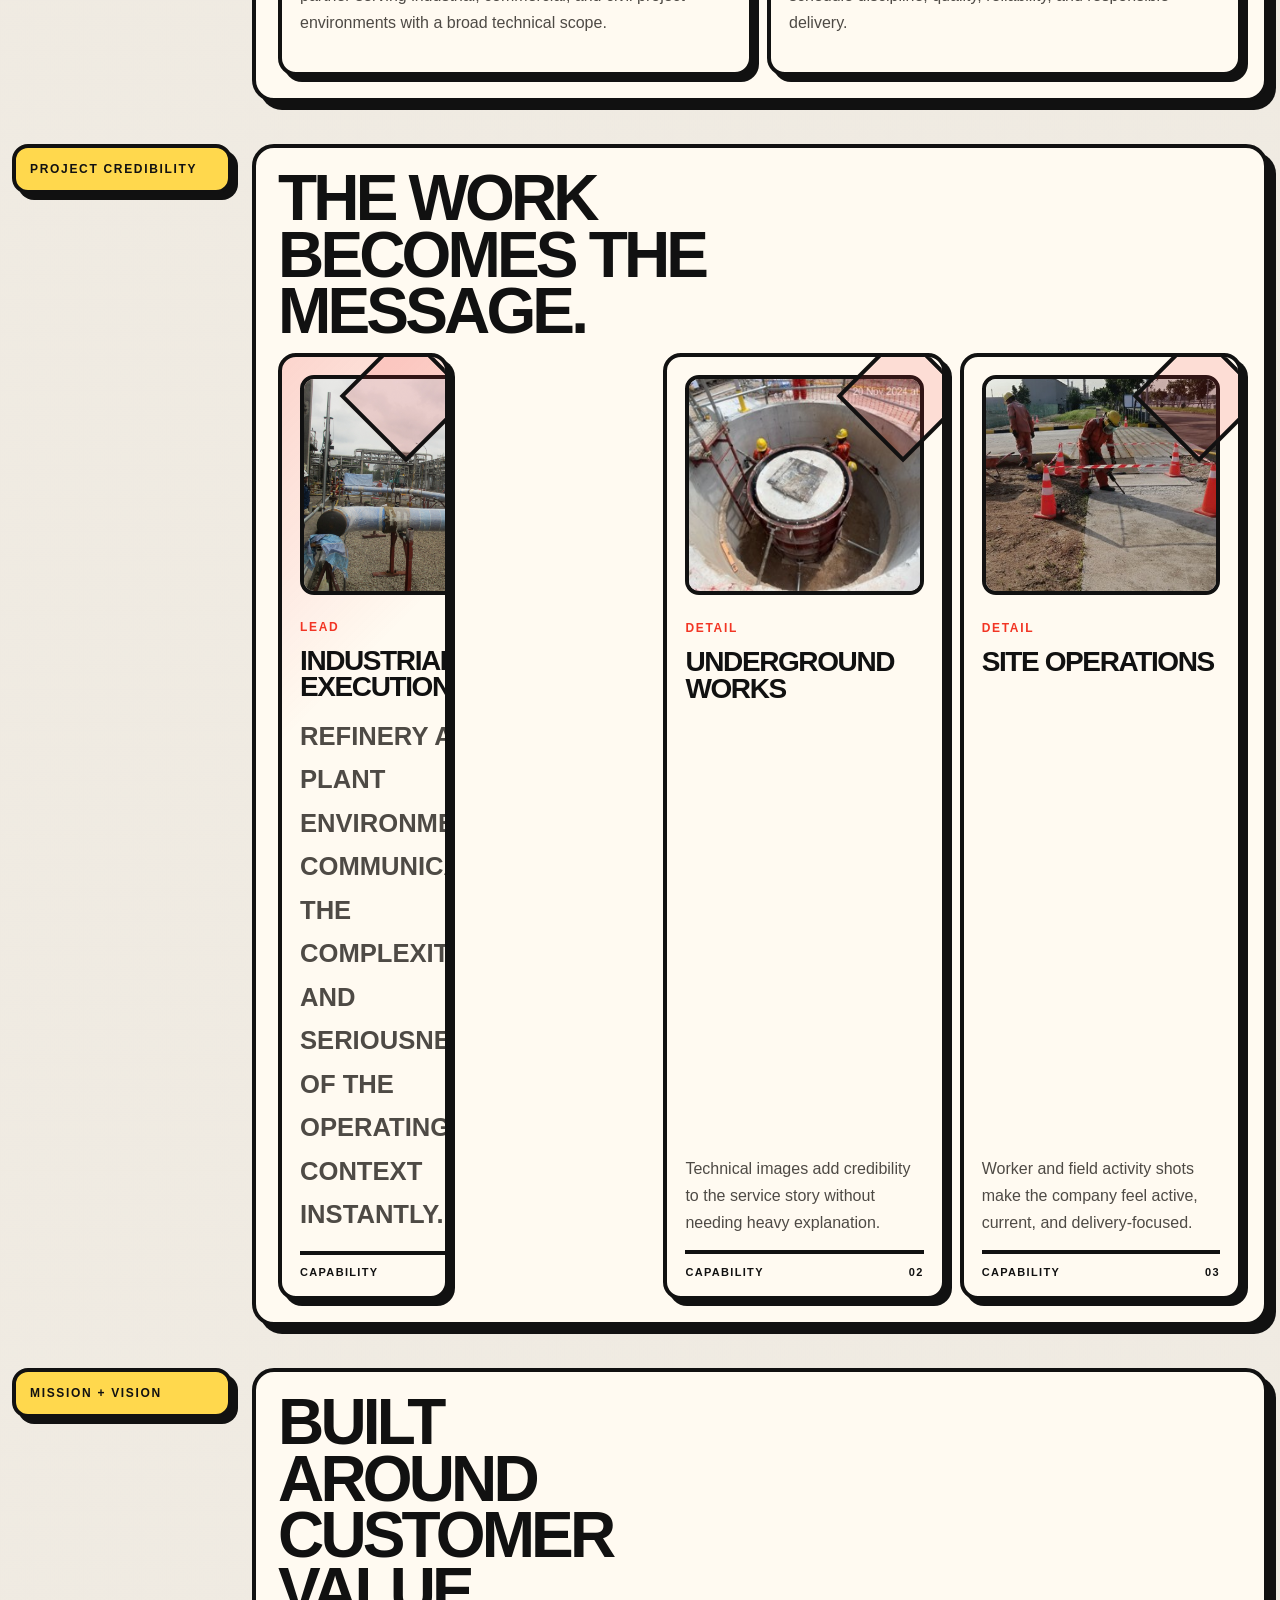
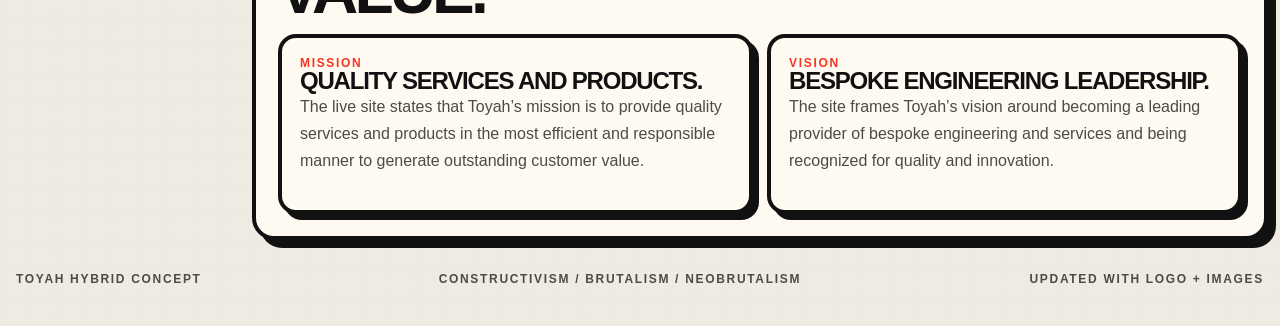
==== commit 9bb907dd: "Update about.html" ====
--- a/about.html
+++ b/about.html
@@ -2,7 +2,7 @@
 <a href="about.html">About</a>
 <a href="services.html">Services</a>
 <a href="projects.html">Projects</a>
-<a href="contact.html">Contact</a></div><main class="site-layout"><section class="hero"><div class="panel hero-main"><div class="hero-visual"><img src="assets/img/hero.jpg" alt="Toyah project site hero image" /><div class="hero-overlay"><div class="eyebrow">About</div><h1>Know the company.</h1><div class="hero-grid"><div class="lead">A sharper company profile for a modern industrial brand.</div><p class="copy">A full multi-page Toyah concept using your real logo and project photos, shaped through Constructivism, Brutalism, and Neobrutalism into a stronger industrial brand presence.</p></div><div class="hero-badges"><span class="badge yellow">Real project images</span><span class="badge blue">Hard shadows</span><span class="badge green">Logo integrated</span><span class="badge">Industrial identity</span></div><div class="hero-actions"><a class="btn primary" href="services.html">Explore Services</a><a class="btn" href="projects.html">View Projects</a><a class="btn red" href="contact.html">Contact Now</a></div><img class="hero-watermark" src="assets/img/logo.png" alt="" /></div></div></div><aside class="hero-side"><div class="panel poster-card"><div class="no">System</div><div class="poster-text">Real site work. Real brand. Louder presence.</div></div><div class="stats-grid"><div class="stat red"><div class="no">A</div><div class="stat-value">11</div><div class="stat-copy">Real site and project images integrated into the package</div></div><div class="stat yellow"><div class="no">B</div><div class="stat-value">5</div><div class="stat-copy">Separate HTML pages using a shared system</div></div><div class="stat blue"><div class="no">C</div><div class="stat-value">1</div><div class="stat-copy">Common style.css for easier edits and rollout</div></div><div class="stat green"><div class="no">D</div><div class="stat-value">1</div><div class="stat-copy">Common site.js for shared interactions</div></div></div><nav class="nav-list"><a href="about.html">About</a>a><span class="no">01</span><span>Home</span><span>→</span></a>
+<a href="contact.html">Contact</a></div><main class="site-layout"><section class="hero"><div class="panel hero-main"><div class="hero-visual"><img src="assets/img/hero.jpg" alt="Toyah project site hero image" /><div class="hero-overlay"><div class="eyebrow">About</div><h1>Know the company.</h1><div class="hero-grid"><div class="lead">A sharper company profile for a modern industrial brand.</div><p class="copy">A full multi-page Toyah concept using your real logo and project photos, shaped through Constructivism, Brutalism, and Neobrutalism into a stronger industrial brand presence.</p></div><div class="hero-badges"><span class="badge yellow">Real project images</span><span class="badge blue">Hard shadows</span><span class="badge green">Logo integrated</span><span class="badge">Industrial identity</span></div><div class="hero-actions"><a class="btn primary" href="services.html">Explore Services</a><a class="btn" href="projects.html">View Projects</a><a class="btn red" href="contact.html">Contact Now</a></div><img class="hero-watermark" src="assets/img/logo.png" alt="" /></div></div></div><aside class="hero-side"><div class="panel poster-card"><div class="no">System</div><div class="poster-text">Real site work. Real brand. Louder presence.</div></div><div class="stats-grid"><div class="stat red"><div class="no">A</div><div class="stat-value">11</div><div class="stat-copy">Real site and project images integrated into the package</div></div><div class="stat yellow"><div class="no">B</div><div class="stat-value">5</div><div class="stat-copy">Separate HTML pages using a shared system</div></div><div class="stat blue"><div class="no">C</div><div class="stat-value">1</div><div class="stat-copy">Common style.css for easier edits and rollout</div></div><div class="stat green"><div class="no">D</div><div class="stat-value">1</div><div class="stat-copy">Common site.js for shared interactions</div></div></div><nav class="nav-list"><a href="about.html">About</a><span class="no">01</span><span>Home</span><span>→</span></a>
 <a href="about.html"><span class="no">02</span><span>About</span><span>●</span></a>
 <a href="services.html"><span class="no">03</span><span>Services</span><span>→</span></a>
 <a href="projects.html"><span class="no">04</span><span>Projects</span><span>→</span></a>
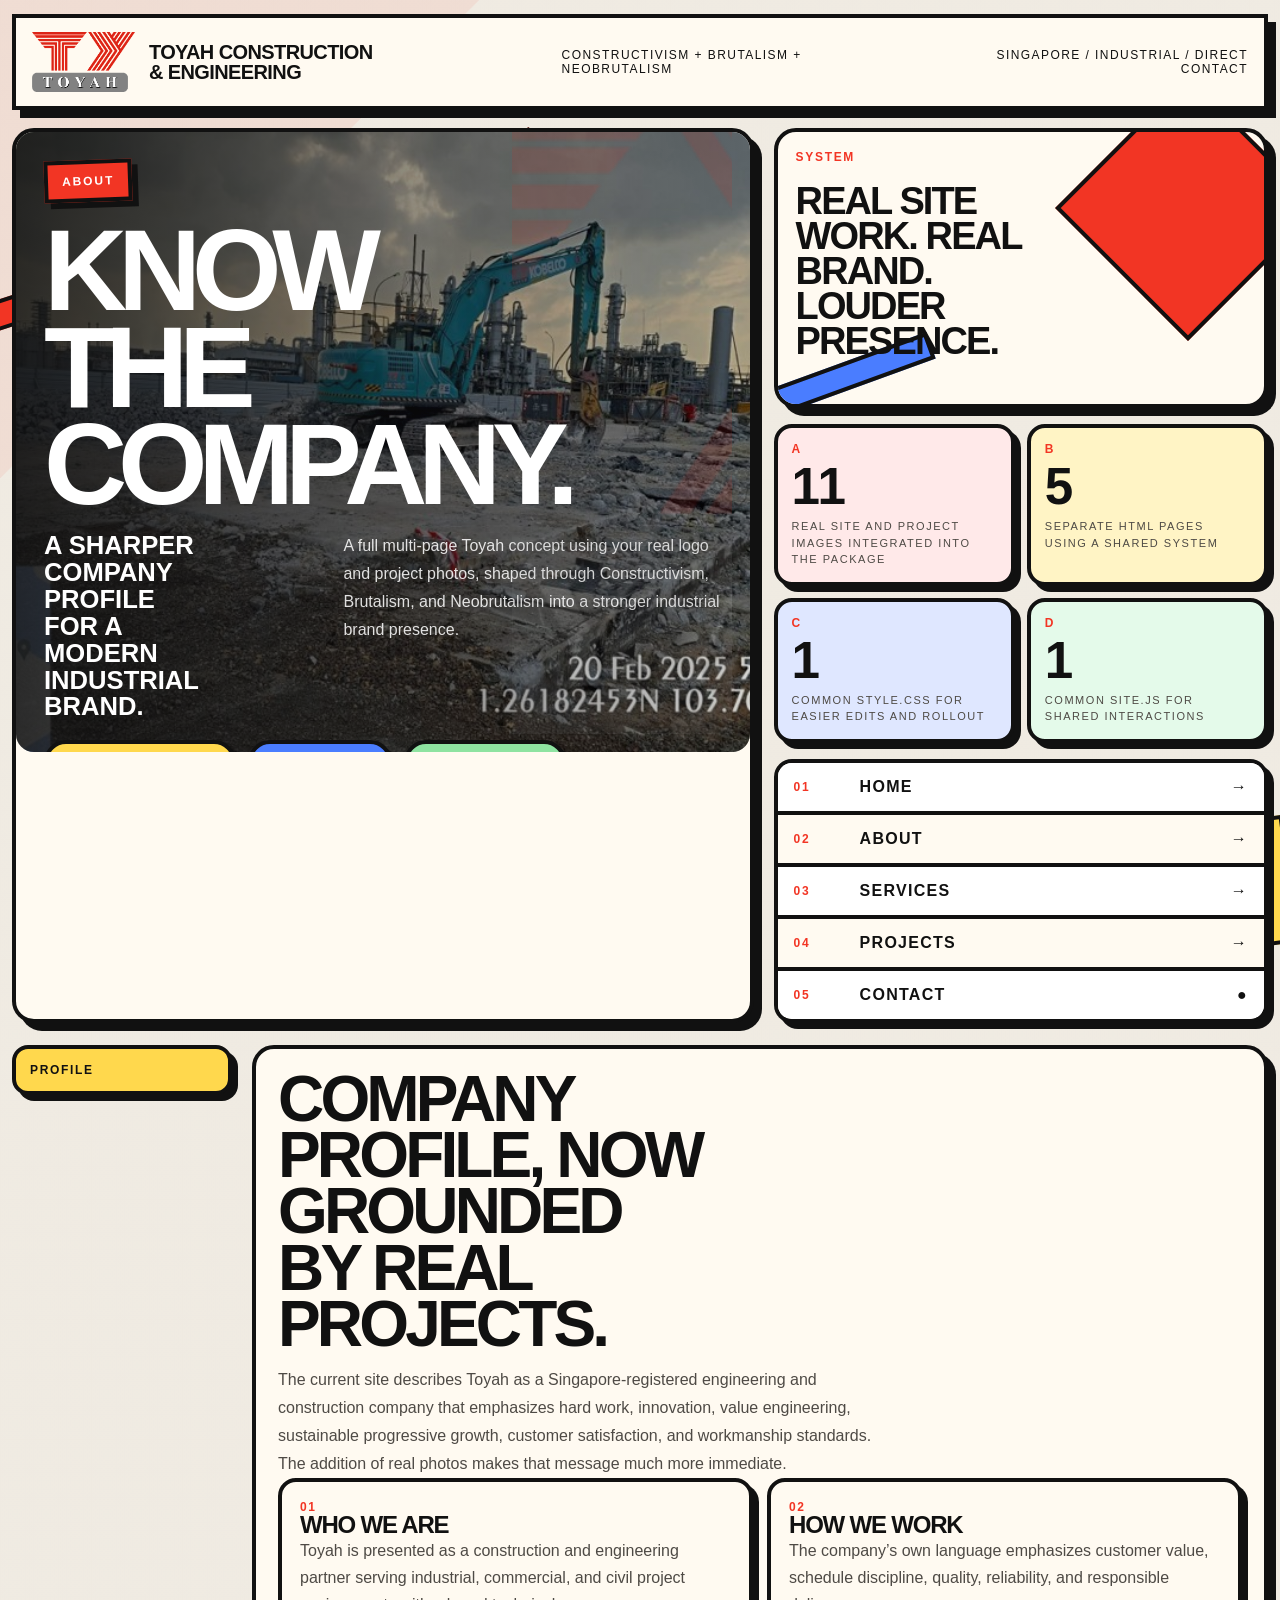
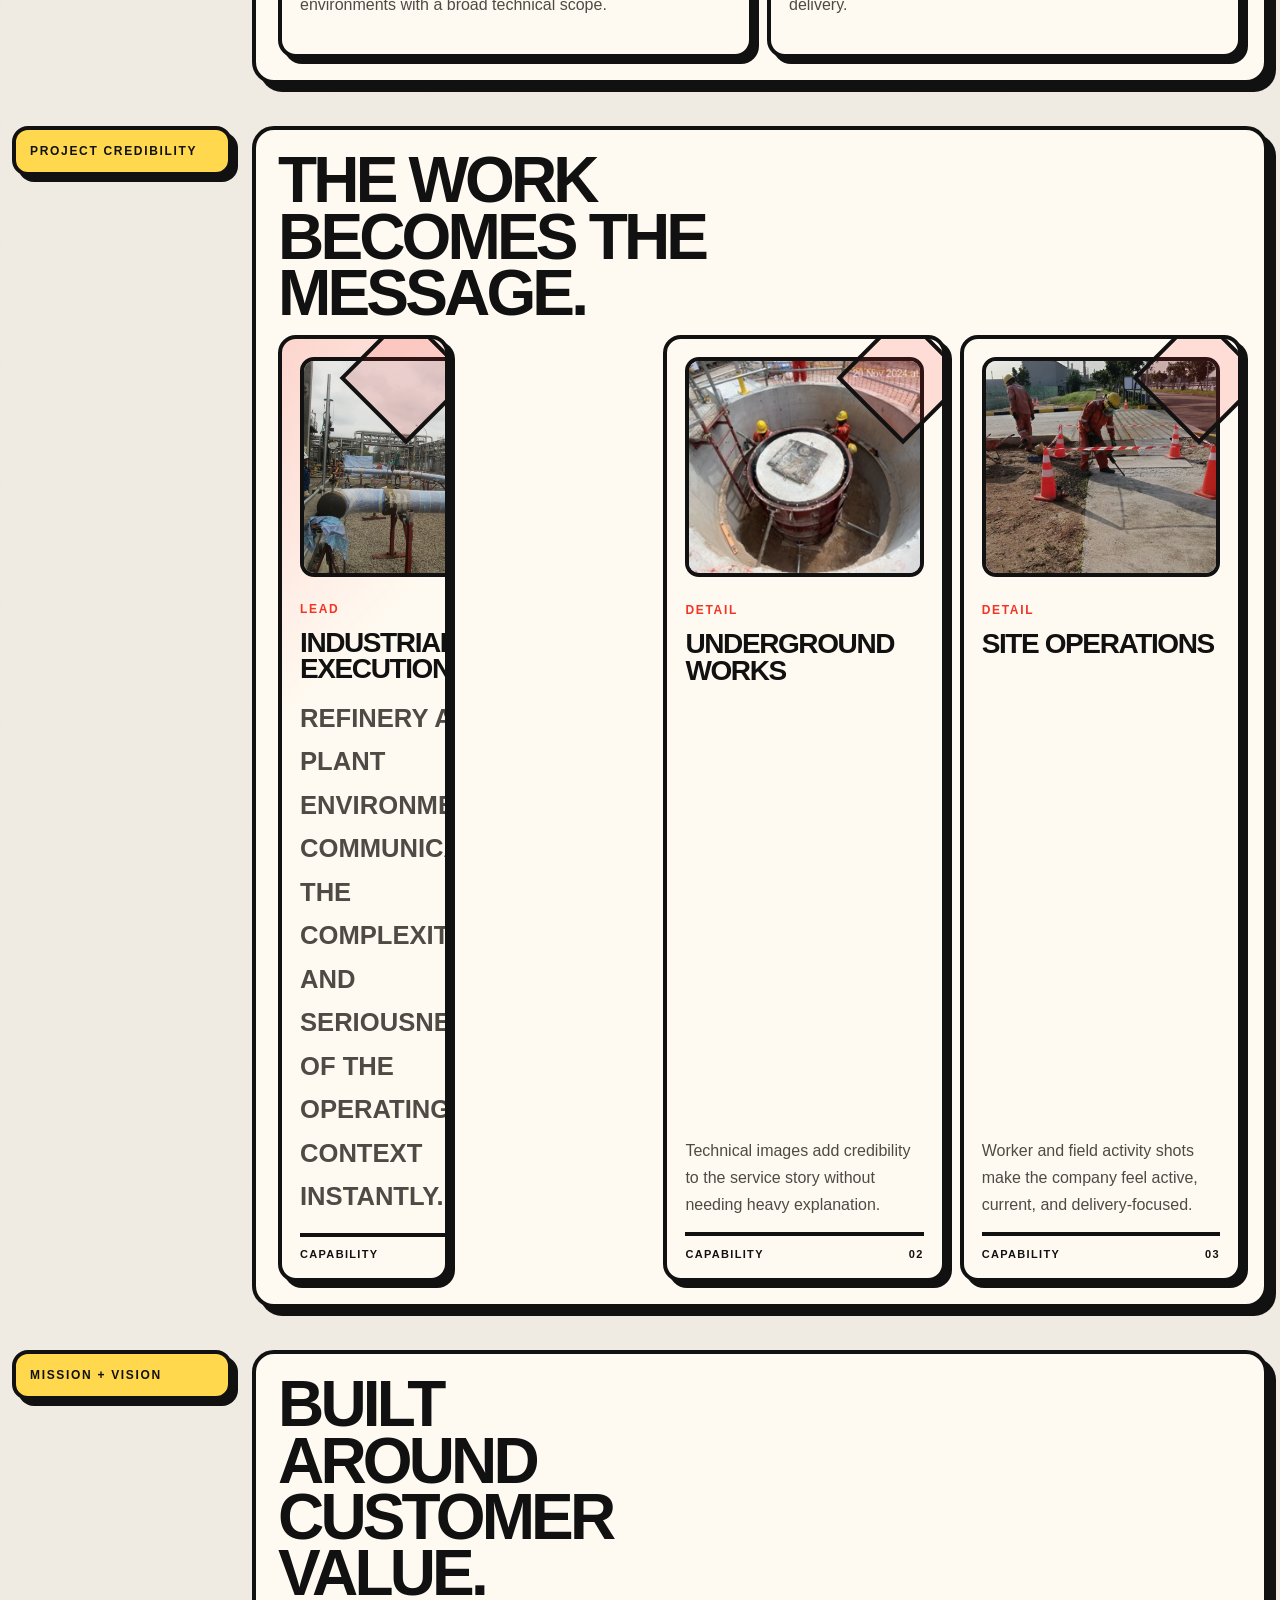
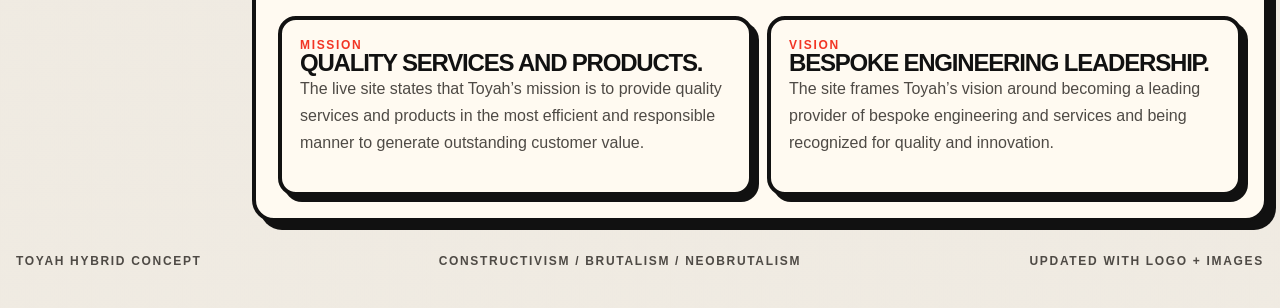
==== commit 0598c5b5: "Update about.html <nav class="nav-list">   <a href="index.html">     <span class="no">01</span>  " ====
--- a/about.html
+++ b/about.html
@@ -2,10 +2,32 @@
 <a href="about.html">About</a>
 <a href="services.html">Services</a>
 <a href="projects.html">Projects</a>
-<a href="contact.html">Contact</a></div><main class="site-layout"><section class="hero"><div class="panel hero-main"><div class="hero-visual"><img src="assets/img/hero.jpg" alt="Toyah project site hero image" /><div class="hero-overlay"><div class="eyebrow">About</div><h1>Know the company.</h1><div class="hero-grid"><div class="lead">A sharper company profile for a modern industrial brand.</div><p class="copy">A full multi-page Toyah concept using your real logo and project photos, shaped through Constructivism, Brutalism, and Neobrutalism into a stronger industrial brand presence.</p></div><div class="hero-badges"><span class="badge yellow">Real project images</span><span class="badge blue">Hard shadows</span><span class="badge green">Logo integrated</span><span class="badge">Industrial identity</span></div><div class="hero-actions"><a class="btn primary" href="services.html">Explore Services</a><a class="btn" href="projects.html">View Projects</a><a class="btn red" href="contact.html">Contact Now</a></div><img class="hero-watermark" src="assets/img/logo.png" alt="" /></div></div></div><aside class="hero-side"><div class="panel poster-card"><div class="no">System</div><div class="poster-text">Real site work. Real brand. Louder presence.</div></div><div class="stats-grid"><div class="stat red"><div class="no">A</div><div class="stat-value">11</div><div class="stat-copy">Real site and project images integrated into the package</div></div><div class="stat yellow"><div class="no">B</div><div class="stat-value">5</div><div class="stat-copy">Separate HTML pages using a shared system</div></div><div class="stat blue"><div class="no">C</div><div class="stat-value">1</div><div class="stat-copy">Common style.css for easier edits and rollout</div></div><div class="stat green"><div class="no">D</div><div class="stat-value">1</div><div class="stat-copy">Common site.js for shared interactions</div></div></div><nav class="nav-list"><a href="about.html">About</a><span class="no">01</span><span>Home</span><span>→</span></a>
-<a href="about.html"><span class="no">02</span><span>About</span><span>●</span></a>
-<a href="services.html"><span class="no">03</span><span>Services</span><span>→</span></a>
-<a href="projects.html"><span class="no">04</span><span>Projects</span><span>→</span></a>
-<a href="contact.html"><span class="no">05</span><span>Contact</span><span>→</span></a></nav></aside></section><section class="block"><div class="block-label">Profile</div><div class="panel block-main"><h2 class="section-title">Company profile, now grounded by real projects.</h2><p class="section-intro">The current site describes Toyah as a Singapore-registered engineering and construction company that emphasizes hard work, innovation, value engineering, sustainable progressive growth, customer satisfaction, and workmanship standards. The addition of real photos makes that message much more immediate.</p><div class="content-grid-2"><div class="mini-card"><div class="no">01</div><h3>Who we are</h3><p>Toyah is presented as a construction and engineering partner serving industrial, commercial, and civil project environments with a broad technical scope.</p></div><div class="mini-card"><div class="no">02</div><h3>How we work</h3><p>The company’s own language emphasizes customer value, schedule discipline, quality, reliability, and responsible delivery.</p></div></div></div></section>
+<a href="contact.html">Contact</a></div><main class="site-layout"><section class="hero"><div class="panel hero-main"><div class="hero-visual"><img src="assets/img/hero.jpg" alt="Toyah project site hero image" /><div class="hero-overlay"><div class="eyebrow">About</div><h1>Know the company.</h1><div class="hero-grid"><div class="lead">A sharper company profile for a modern industrial brand.</div><p class="copy">A full multi-page Toyah concept using your real logo and project photos, shaped through Constructivism, Brutalism, and Neobrutalism into a stronger industrial brand presence.</p></div><div class="hero-badges"><span class="badge yellow">Real project images</span><span class="badge blue">Hard shadows</span><span class="badge green">Logo integrated</span><span class="badge">Industrial identity</span></div><div class="hero-actions"><a class="btn primary" href="services.html">Explore Services</a><a class="btn" href="projects.html">View Projects</a><a class="btn red" href="contact.html">Contact Now</a></div><img class="hero-watermark" src="assets/img/logo.png" alt="" /></div></div></div><aside class="hero-side"><div class="panel poster-card"><div class="no">System</div><div class="poster-text">Real site work. Real brand. Louder presence.</div></div><div class="stats-grid"><div class="stat red"><div class="no">A</div><div class="stat-value">11</div><div class="stat-copy">Real site and project images integrated into the package</div></div><div class="stat yellow"><div class="no">B</div><div class="stat-value">5</div><div class="stat-copy">Separate HTML pages using a shared system</div></div><div class="stat blue"><div class="no">C</div><div class="stat-value">1</div><div class="stat-copy">Common style.css for easier edits and rollout</div></div><div class="stat green"><div class="no">D</div><div class="stat-value">1</div><div class="stat-copy">Common site.js for shared interactions</div></div></div><nav class="nav-list">
+  <a href="index.html">
+    <span class="no">01</span>
+    <span>Home</span>
+    <span>→</span>
+  </a>
+  <a href="about.html">
+    <span class="no">02</span>
+    <span>About</span>
+    <span>→</span>
+  </a>
+  <a href="services.html">
+    <span class="no">03</span>
+    <span>Services</span>
+    <span>→</span>
+  </a>
+  <a href="projects.html">
+    <span class="no">04</span>
+    <span>Projects</span>
+    <span>→</span>
+  </a>
+  <a href="contact.html">
+    <span class="no">05</span>
+    <span>Contact</span>
+    <span>●</span>
+  </a>
+</nav></aside></section><section class="block"><div class="block-label">Profile</div><div class="panel block-main"><h2 class="section-title">Company profile, now grounded by real projects.</h2><p class="section-intro">The current site describes Toyah as a Singapore-registered engineering and construction company that emphasizes hard work, innovation, value engineering, sustainable progressive growth, customer satisfaction, and workmanship standards. The addition of real photos makes that message much more immediate.</p><div class="content-grid-2"><div class="mini-card"><div class="no">01</div><h3>Who we are</h3><p>Toyah is presented as a construction and engineering partner serving industrial, commercial, and civil project environments with a broad technical scope.</p></div><div class="mini-card"><div class="no">02</div><h3>How we work</h3><p>The company’s own language emphasizes customer value, schedule discipline, quality, reliability, and responsible delivery.</p></div></div></div></section>
 <section class="block"><div class="block-label">Project credibility</div><div class="panel block-main"><h2 class="section-title">The work becomes the message.</h2><div class="projects-grid"><article class="project lead"><img class="project-image" src="assets/img/projects/project-industrial-2.jpg" alt="Industrial piping and facility works" /><div class="no">Lead</div><h3>Industrial execution</h3><p>Refinery and plant environments communicate the complexity and seriousness of the operating context instantly.</p><div class="card-footer"><span>Capability</span><span>01</span></div></article><article class="project"><img class="project-image" src="assets/img/gallery/gallery-4.jpg" alt="Circular chamber construction detail" /><div class="no">Detail</div><h3>Underground works</h3><p>Technical images add credibility to the service story without needing heavy explanation.</p><div class="card-footer"><span>Capability</span><span>02</span></div></article><article class="project"><img class="project-image" src="assets/img/gallery/gallery-6.jpg" alt="Site finishing work detail" /><div class="no">Detail</div><h3>Site operations</h3><p>Worker and field activity shots make the company feel active, current, and delivery-focused.</p><div class="card-footer"><span>Capability</span><span>03</span></div></article></div></div></section>
 <section class="block"><div class="block-label">Mission + vision</div><div class="panel block-main"><h2 class="section-title">Built around customer value.</h2><div class="content-grid-2"><div class="timeline-card"><div class="no">Mission</div><h3>Quality services and products.</h3><p>The live site states that Toyah’s mission is to provide quality services and products in the most efficient and responsible manner to generate outstanding customer value.</p></div><div class="timeline-card"><div class="no">Vision</div><h3>Bespoke engineering leadership.</h3><p>The site frames Toyah’s vision around becoming a leading provider of bespoke engineering and services and being recognized for quality and innovation.</p></div></div></div></section></main><footer class="footer"><div>Toyah hybrid concept</div><div>Constructivism / Brutalism / Neobrutalism</div><div style="text-align:right;">Updated with logo + images</div></footer></div><script src="assets/js/site.js"></script></body></html>
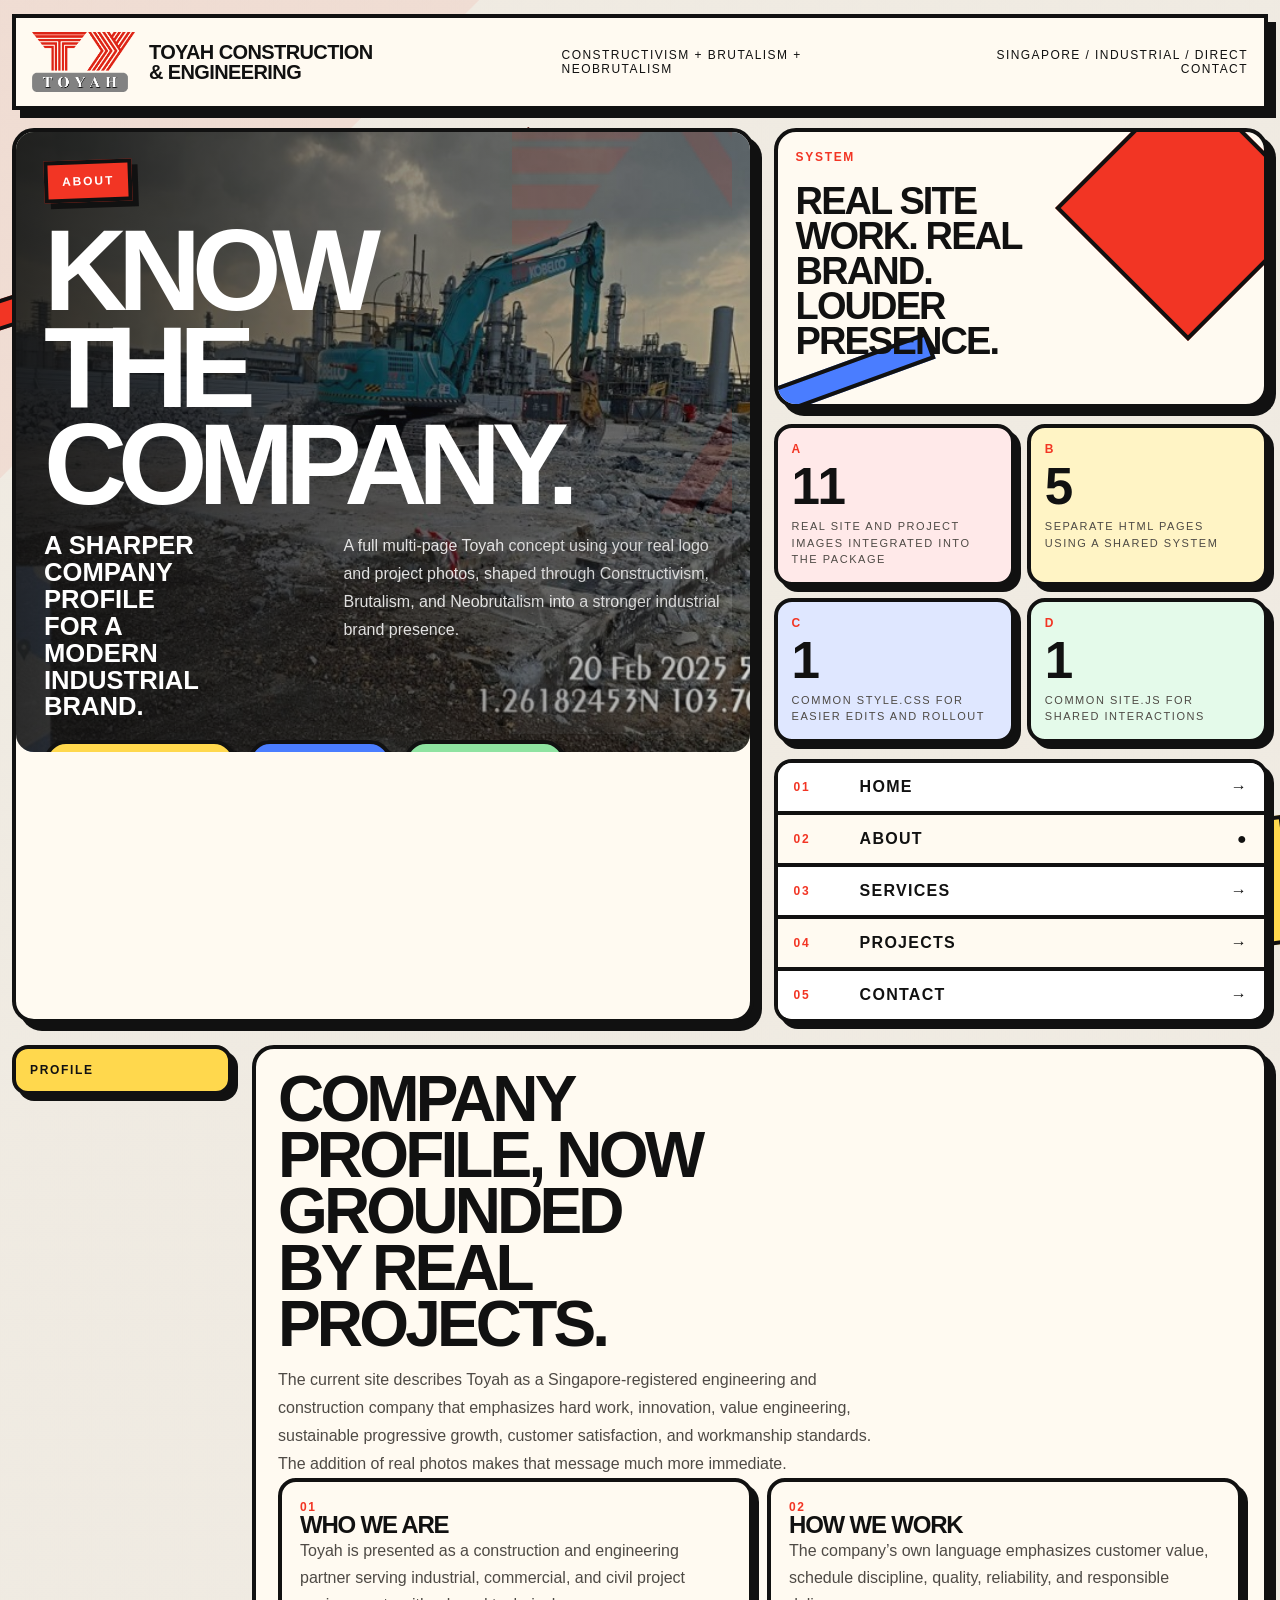
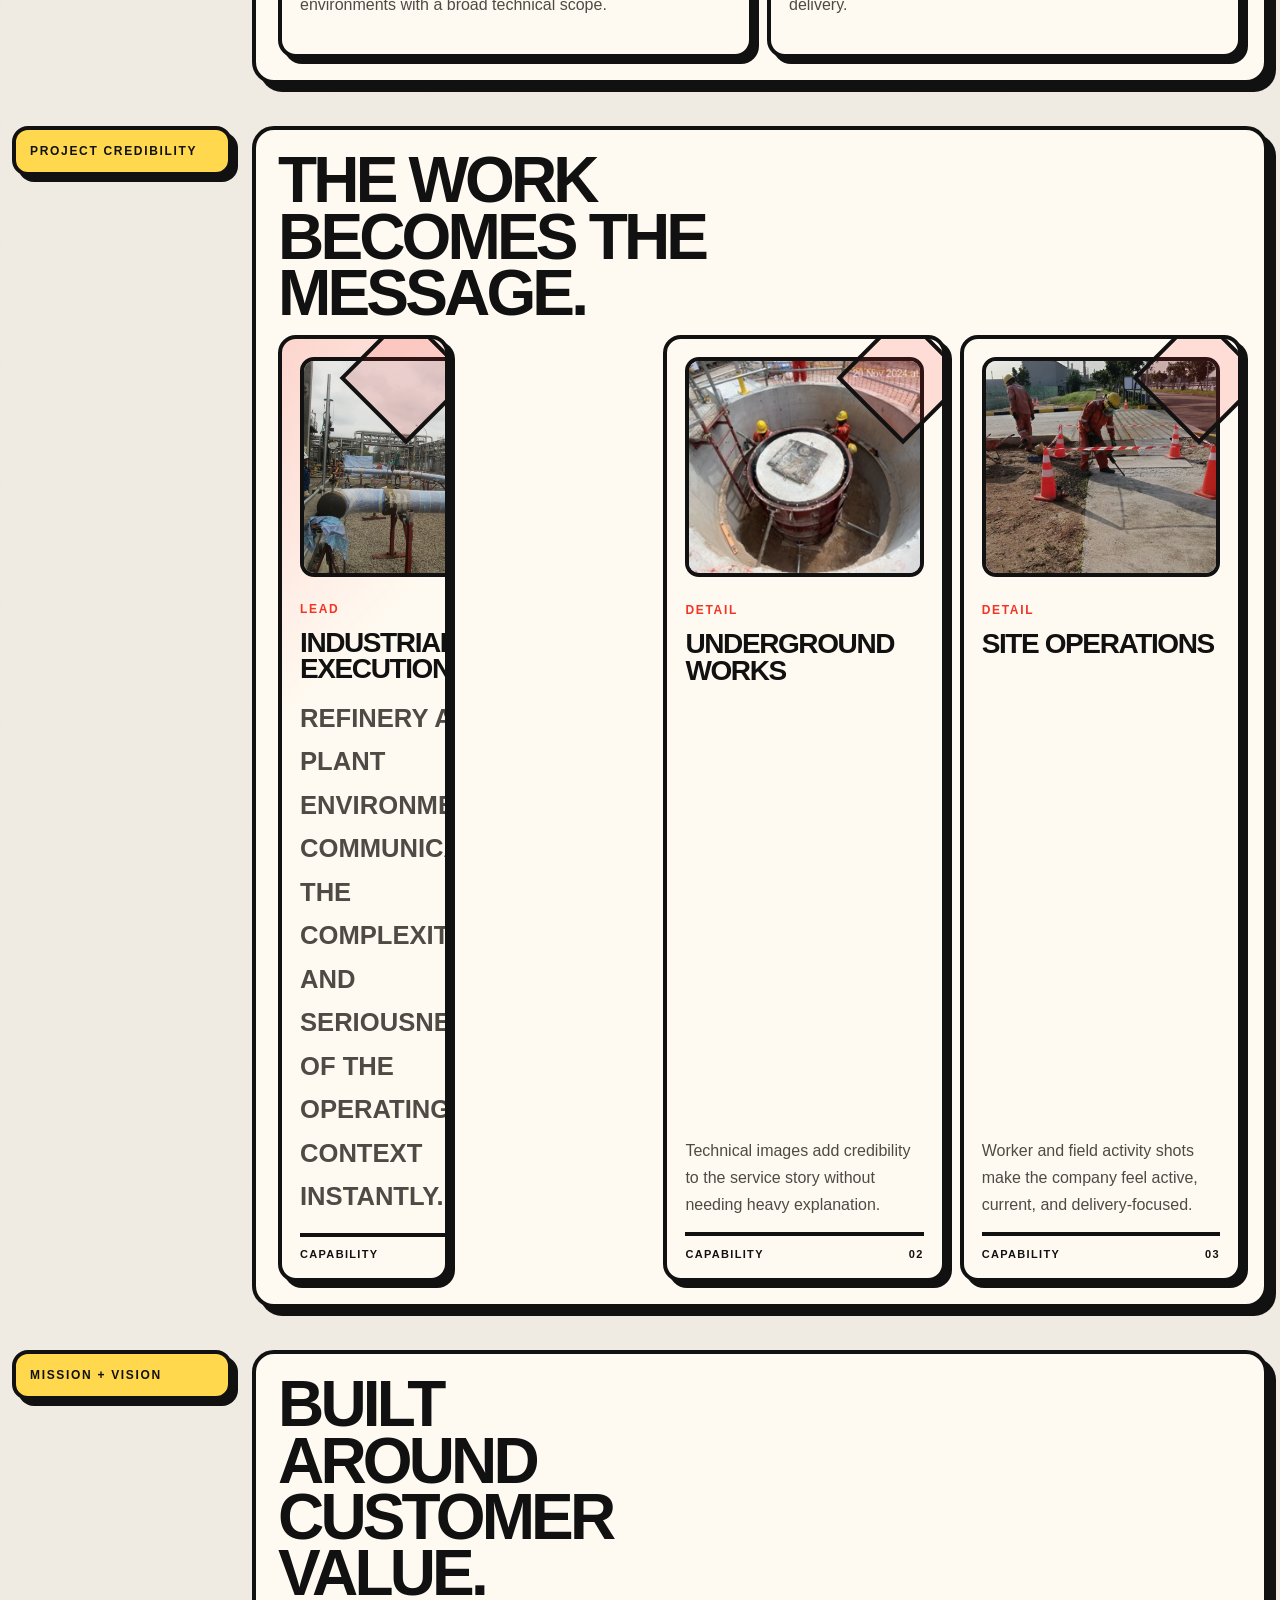
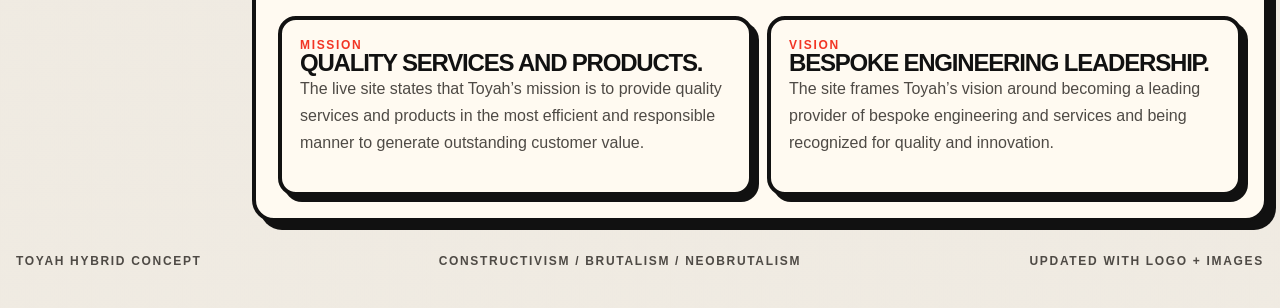
==== commit ea8609f1: "Update about.html" ====
--- a/about.html
+++ b/about.html
@@ -1,33 +1,310 @@
-<!DOCTYPE html><html lang="en"><head><meta charset="UTF-8" /><meta name="viewport" content="width=device-width, initial-scale=1.0" /><title>Toyah — About</title><link rel="stylesheet" href="assets/css/style.css" /></head><body><div class="page"><header class="topbar"><div class="brand"><img src="assets/img/logo.png" alt="Toyah logo" /><div>Toyah Construction<br>&amp; Engineering</div></div><div class="desktop-only">Constructivism + Brutalism + Neobrutalism</div><div class="desktop-only" style="text-align:right;">Singapore / Industrial / Direct contact</div><button class="mobile-menu-button" type="button" data-mobile-toggle>Menu</button></header><div class="mobile-links"><a href="index.html">Home</a>
-<a href="about.html">About</a>
-<a href="services.html">Services</a>
-<a href="projects.html">Projects</a>
-<a href="contact.html">Contact</a></div><main class="site-layout"><section class="hero"><div class="panel hero-main"><div class="hero-visual"><img src="assets/img/hero.jpg" alt="Toyah project site hero image" /><div class="hero-overlay"><div class="eyebrow">About</div><h1>Know the company.</h1><div class="hero-grid"><div class="lead">A sharper company profile for a modern industrial brand.</div><p class="copy">A full multi-page Toyah concept using your real logo and project photos, shaped through Constructivism, Brutalism, and Neobrutalism into a stronger industrial brand presence.</p></div><div class="hero-badges"><span class="badge yellow">Real project images</span><span class="badge blue">Hard shadows</span><span class="badge green">Logo integrated</span><span class="badge">Industrial identity</span></div><div class="hero-actions"><a class="btn primary" href="services.html">Explore Services</a><a class="btn" href="projects.html">View Projects</a><a class="btn red" href="contact.html">Contact Now</a></div><img class="hero-watermark" src="assets/img/logo.png" alt="" /></div></div></div><aside class="hero-side"><div class="panel poster-card"><div class="no">System</div><div class="poster-text">Real site work. Real brand. Louder presence.</div></div><div class="stats-grid"><div class="stat red"><div class="no">A</div><div class="stat-value">11</div><div class="stat-copy">Real site and project images integrated into the package</div></div><div class="stat yellow"><div class="no">B</div><div class="stat-value">5</div><div class="stat-copy">Separate HTML pages using a shared system</div></div><div class="stat blue"><div class="no">C</div><div class="stat-value">1</div><div class="stat-copy">Common style.css for easier edits and rollout</div></div><div class="stat green"><div class="no">D</div><div class="stat-value">1</div><div class="stat-copy">Common site.js for shared interactions</div></div></div><nav class="nav-list">
-  <a href="index.html">
-    <span class="no">01</span>
-    <span>Home</span>
-    <span>→</span>
-  </a>
-  <a href="about.html">
-    <span class="no">02</span>
-    <span>About</span>
-    <span>→</span>
-  </a>
-  <a href="services.html">
-    <span class="no">03</span>
-    <span>Services</span>
-    <span>→</span>
-  </a>
-  <a href="projects.html">
-    <span class="no">04</span>
-    <span>Projects</span>
-    <span>→</span>
-  </a>
-  <a href="contact.html">
-    <span class="no">05</span>
-    <span>Contact</span>
-    <span>●</span>
-  </a>
-</nav></aside></section><section class="block"><div class="block-label">Profile</div><div class="panel block-main"><h2 class="section-title">Company profile, now grounded by real projects.</h2><p class="section-intro">The current site describes Toyah as a Singapore-registered engineering and construction company that emphasizes hard work, innovation, value engineering, sustainable progressive growth, customer satisfaction, and workmanship standards. The addition of real photos makes that message much more immediate.</p><div class="content-grid-2"><div class="mini-card"><div class="no">01</div><h3>Who we are</h3><p>Toyah is presented as a construction and engineering partner serving industrial, commercial, and civil project environments with a broad technical scope.</p></div><div class="mini-card"><div class="no">02</div><h3>How we work</h3><p>The company’s own language emphasizes customer value, schedule discipline, quality, reliability, and responsible delivery.</p></div></div></div></section>
-<section class="block"><div class="block-label">Project credibility</div><div class="panel block-main"><h2 class="section-title">The work becomes the message.</h2><div class="projects-grid"><article class="project lead"><img class="project-image" src="assets/img/projects/project-industrial-2.jpg" alt="Industrial piping and facility works" /><div class="no">Lead</div><h3>Industrial execution</h3><p>Refinery and plant environments communicate the complexity and seriousness of the operating context instantly.</p><div class="card-footer"><span>Capability</span><span>01</span></div></article><article class="project"><img class="project-image" src="assets/img/gallery/gallery-4.jpg" alt="Circular chamber construction detail" /><div class="no">Detail</div><h3>Underground works</h3><p>Technical images add credibility to the service story without needing heavy explanation.</p><div class="card-footer"><span>Capability</span><span>02</span></div></article><article class="project"><img class="project-image" src="assets/img/gallery/gallery-6.jpg" alt="Site finishing work detail" /><div class="no">Detail</div><h3>Site operations</h3><p>Worker and field activity shots make the company feel active, current, and delivery-focused.</p><div class="card-footer"><span>Capability</span><span>03</span></div></article></div></div></section>
-<section class="block"><div class="block-label">Mission + vision</div><div class="panel block-main"><h2 class="section-title">Built around customer value.</h2><div class="content-grid-2"><div class="timeline-card"><div class="no">Mission</div><h3>Quality services and products.</h3><p>The live site states that Toyah’s mission is to provide quality services and products in the most efficient and responsible manner to generate outstanding customer value.</p></div><div class="timeline-card"><div class="no">Vision</div><h3>Bespoke engineering leadership.</h3><p>The site frames Toyah’s vision around becoming a leading provider of bespoke engineering and services and being recognized for quality and innovation.</p></div></div></div></section></main><footer class="footer"><div>Toyah hybrid concept</div><div>Constructivism / Brutalism / Neobrutalism</div><div style="text-align:right;">Updated with logo + images</div></footer></div><script src="assets/js/site.js"></script></body></html>
+<!DOCTYPE html>
+<html lang="en">
+<head>
+  <meta charset="UTF-8" />
+  <meta name="viewport" content="width=device-width, initial-scale=1.0" />
+  <title>Toyah — About</title>
+  <link rel="stylesheet" href="assets/css/style.css" />
+</head>
+<body>
+  <div class="page">
+    <header class="topbar">
+      <div class="brand">
+        <img src="assets/img/logo.png" alt="Toyah logo" />
+        <div>
+          Toyah Construction<br />
+          &amp; Engineering
+        </div>
+      </div>
+
+      <div class="desktop-only">
+        Constructivism + Brutalism + Neobrutalism
+      </div>
+
+      <div class="desktop-only" style="text-align:right;">
+        Singapore / Industrial / Direct contact
+      </div>
+
+      <button
+        class="mobile-menu-button"
+        type="button"
+        data-mobile-toggle
+        aria-expanded="false"
+        aria-controls="mobile-links"
+      >
+        Menu
+      </button>
+    </header>
+
+    <div class="mobile-links" id="mobile-links">
+      <a href="index.html">Home</a>
+      <a href="about.html" aria-current="page">About</a>
+      <a href="services.html">Services</a>
+      <a href="projects.html">Projects</a>
+      <a href="contact.html">Contact</a>
+    </div>
+
+    <main class="site-layout">
+      <section class="hero">
+        <div class="panel hero-main">
+          <div class="hero-visual">
+            <img
+              src="assets/img/hero.jpg"
+              alt="Toyah project site hero image"
+            />
+
+            <div class="hero-overlay">
+              <div class="eyebrow">About</div>
+
+              <h1>Know the company.</h1>
+
+              <div class="hero-grid">
+                <div class="lead">
+                  A sharper company profile for a modern industrial brand.
+                </div>
+
+                <p class="copy">
+                  A full multi-page Toyah concept using your real logo and project
+                  photos, shaped through Constructivism, Brutalism, and
+                  Neobrutalism into a stronger industrial brand presence.
+                </p>
+              </div>
+
+              <div class="hero-badges">
+                <span class="badge yellow">Real project images</span>
+                <span class="badge blue">Hard shadows</span>
+                <span class="badge green">Logo integrated</span>
+                <span class="badge">Industrial identity</span>
+              </div>
+
+              <div class="hero-actions">
+                <a class="btn primary" href="services.html">Explore Services</a>
+                <a class="btn" href="projects.html">View Projects</a>
+                <a class="btn red" href="contact.html">Contact Now</a>
+              </div>
+
+              <img class="hero-watermark" src="assets/img/logo.png" alt="" />
+            </div>
+          </div>
+        </div>
+
+        <aside class="hero-side">
+          <div class="panel poster-card">
+            <div class="no">System</div>
+            <div class="poster-text">
+              Real site work. Real brand. Louder presence.
+            </div>
+          </div>
+
+          <div class="stats-grid">
+            <div class="stat red">
+              <div class="no">A</div>
+              <div class="stat-value">11</div>
+              <div class="stat-copy">
+                Real site and project images integrated into the package
+              </div>
+            </div>
+
+            <div class="stat yellow">
+              <div class="no">B</div>
+              <div class="stat-value">5</div>
+              <div class="stat-copy">
+                Separate HTML pages using a shared system
+              </div>
+            </div>
+
+            <div class="stat blue">
+              <div class="no">C</div>
+              <div class="stat-value">1</div>
+              <div class="stat-copy">
+                Common style.css for easier edits and rollout
+              </div>
+            </div>
+
+            <div class="stat green">
+              <div class="no">D</div>
+              <div class="stat-value">1</div>
+              <div class="stat-copy">
+                Common site.js for shared interactions
+              </div>
+            </div>
+          </div>
+
+          <nav class="nav-list" aria-label="Site navigation">
+            <a href="index.html">
+              <span class="no">01</span>
+              <span>Home</span>
+              <span>→</span>
+            </a>
+
+            <a href="about.html" aria-current="page">
+              <span class="no">02</span>
+              <span>About</span>
+              <span>●</span>
+            </a>
+
+            <a href="services.html">
+              <span class="no">03</span>
+              <span>Services</span>
+              <span>→</span>
+            </a>
+
+            <a href="projects.html">
+              <span class="no">04</span>
+              <span>Projects</span>
+              <span>→</span>
+            </a>
+
+            <a href="contact.html">
+              <span class="no">05</span>
+              <span>Contact</span>
+              <span>→</span>
+            </a>
+          </nav>
+        </aside>
+      </section>
+
+      <section class="block">
+        <div class="block-label">Profile</div>
+
+        <div class="panel block-main">
+          <h2 class="section-title">
+            Company profile, now grounded by real projects.
+          </h2>
+
+          <p class="section-intro">
+            The current site describes Toyah as a Singapore-registered engineering
+            and construction company that emphasizes hard work, innovation, value
+            engineering, sustainable progressive growth, customer satisfaction, and
+            workmanship standards. The addition of real photos makes that message
+            much more immediate.
+          </p>
+
+          <div class="content-grid-2">
+            <div class="mini-card">
+              <div class="no">01</div>
+              <h3>Who we are</h3>
+              <p>
+                Toyah is presented as a construction and engineering partner serving
+                industrial, commercial, and civil project environments with a broad
+                technical scope.
+              </p>
+            </div>
+
+            <div class="mini-card">
+              <div class="no">02</div>
+              <h3>How we work</h3>
+              <p>
+                The company’s own language emphasizes customer value, schedule
+                discipline, quality, reliability, and responsible delivery.
+              </p>
+            </div>
+          </div>
+        </div>
+      </section>
+
+      <section class="block">
+        <div class="block-label">Project credibility</div>
+
+        <div class="panel block-main">
+          <h2 class="section-title">The work becomes the message.</h2>
+
+          <div class="projects-grid">
+            <article class="project lead">
+              <img
+                class="project-image"
+                src="assets/img/projects/project-industrial-2.jpg"
+                alt="Industrial piping and facility works"
+              />
+              <div class="no">Lead</div>
+              <h3>Industrial execution</h3>
+              <p>
+                Refinery and plant environments communicate the complexity and
+                seriousness of the operating context instantly.
+              </p>
+              <div class="card-footer">
+                <span>Capability</span>
+                <span>01</span>
+              </div>
+            </article>
+
+            <article class="project">
+              <img
+                class="project-image"
+                src="assets/img/gallery/gallery-4.jpg"
+                alt="Circular chamber construction detail"
+              />
+              <div class="no">Detail</div>
+              <h3>Underground works</h3>
+              <p>
+                Technical images add credibility to the service story without
+                needing heavy explanation.
+              </p>
+              <div class="card-footer">
+                <span>Capability</span>
+                <span>02</span>
+              </div>
+            </article>
+
+            <article class="project">
+              <img
+                class="project-image"
+                src="assets/img/gallery/gallery-6.jpg"
+                alt="Site finishing work detail"
+              />
+              <div class="no">Detail</div>
+              <h3>Site operations</h3>
+              <p>
+                Worker and field activity shots make the company feel active,
+                current, and delivery-focused.
+              </p>
+              <div class="card-footer">
+                <span>Capability</span>
+                <span>03</span>
+              </div>
+            </article>
+          </div>
+        </div>
+      </section>
+
+      <section class="block">
+        <div class="block-label">Mission + vision</div>
+
+        <div class="panel block-main">
+          <h2 class="section-title">Built around customer value.</h2>
+
+          <div class="content-grid-2">
+            <div class="timeline-card">
+              <div class="no">Mission</div>
+              <h3>Quality services and products.</h3>
+              <p>
+                The live site states that Toyah’s mission is to provide quality
+                services and products in the most efficient and responsible manner
+                to generate outstanding customer value.
+              </p>
+            </div>
+
+            <div class="timeline-card">
+              <div class="no">Vision</div>
+              <h3>Bespoke engineering leadership.</h3>
+              <p>
+                The site frames Toyah’s vision around becoming a leading provider
+                of bespoke engineering and services and being recognized for quality
+                and innovation.
+              </p>
+            </div>
+          </div>
+        </div>
+      </section>
+    </main>
+
+    <footer class="footer">
+      <div>Toyah hybrid concept</div>
+      <div>Constructivism / Brutalism / Neobrutalism</div>
+      <div style="text-align:right;">Updated with logo + images</div>
+    </footer>
+  </div>
+
+  <script src="assets/js/site.js"></script>
+</body>
+</html>
--- a/assets/css/style.css
+++ b/assets/css/style.css
@@ -44,3 +44,11 @@
 .mobile-menu-button{display:none}.mobile-links{display:none}
 @media (max-width:1160px){.hero,.hero-grid,section.block,.services-grid,.projects-grid,.quotes-grid,.client-grid,.contact-grid,.content-grid-2,.team-grid,.gallery-grid,.topbar,.footer{grid-template-columns:1fr}.block-label{position:static}.gallery-item.wide{grid-column:auto}}
 @media (max-width:760px){.page{width:min(1480px, calc(100% - 16px))}h1{font-size:clamp(52px, 17vw, 100px)}.section-title{max-width:none}.stats-grid{grid-template-columns:1fr}.nav-list a{grid-template-columns:46px 1fr auto}.topbar .desktop-only{display:none}.mobile-menu-button{display:inline-flex;align-items:center;justify-content:center;min-height:50px;padding:0 16px;border:4px solid var(--line);background:var(--yellow);box-shadow:6px 6px 0 #111111;border-radius:14px;text-transform:uppercase;font-weight:900;letter-spacing:.12em;font-size:12px;cursor:pointer}.mobile-links{display:none;margin-top:12px;gap:10px}.mobile-links.open{display:grid}.mobile-links a{padding:12px 14px;background:#fff;border:4px solid var(--line);box-shadow:6px 6px 0 #111111;border-radius:14px;text-transform:uppercase;font-size:12px;font-weight:900}.hero-visual{min-height:540px}}
+.hero-overlay{
+  pointer-events: none;
+}
+
+.hero-overlay a,
+.hero-overlay button{
+  pointer-events: auto;
+}
